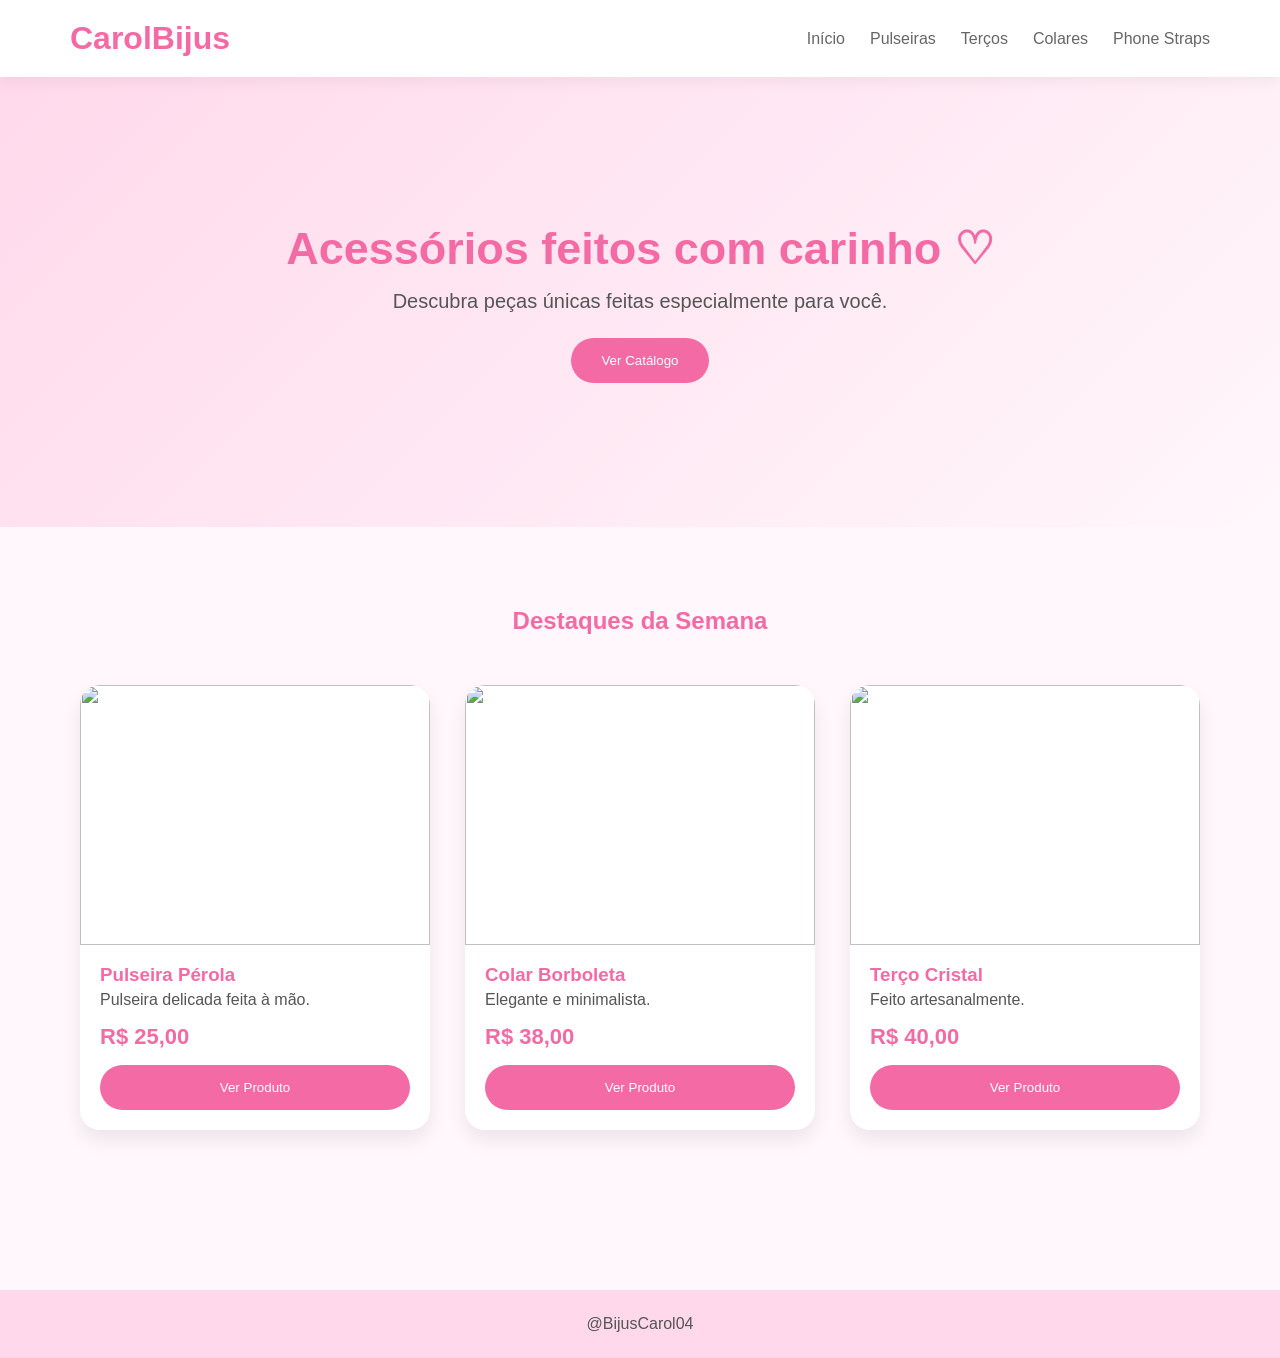
==== index.html @ 3ce4562a "versão 1" ====
<!DOCTYPE html>
<html lang="pt-br">

<head>
    <meta charset="UTF-8">
    <meta name="viewport" content="width=device-width, initial-scale=1.0">
    <title>Home</title>
    <link rel="stylesheet" href="home.css">
</head>

<body>
    <header>

        <h1>CarolBijus</h1>

        <nav>

            <a href="#">Início</a>
            <a href="#">Pulseiras</a>
            <a href="#">Terços</a>
            <a href="#">Colares</a>
            <a href="#">Phone Straps</a>

        </nav>

    </header>

    <section class="banner">

        <div class="banner-texto">

            <h2>Acessórios feitos com carinho ♡</h2>

            <p>Descubra peças únicas feitas especialmente para você.</p>

            <button>Ver Catálogo</button>

        </div>

    </section>

    <section class="produtos">

        <h2>Destaques da Semana</h2>

        <div class="cards">

            <div class="card">
                <img src="imagens/pulseira1.jpg" alt="">
                <h3>Pulseira Pérola</h3>
                <p>Pulseira delicada feita à mão.</p>
                <span>R$ 25,00</span>
                <button>Ver Produto</button>
            </div>

            <div class="card">
                <img src="imagens/colar1.jpg" alt="">
                <h3>Colar Borboleta</h3>
                <p>Elegante e minimalista.</p>
                <span>R$ 38,00</span>
                <button>Ver Produto</button>
            </div>

            <div class="card">
                <img src="imagens/terco1.jpg" alt="">
                <h3>Terço Cristal</h3>
                <p>Feito artesanalmente.</p>
                <span>R$ 40,00</span>
                <button>Ver Produto</button>
            </div>

        </div>

    </section>

    <footer>

        <p>@BijusCarol04</p>

    </footer>

    <script src="home.js"></script>
</body>

</html>
---- home.css ----
* {
    margin: 0;
    padding: 0;
    box-sizing: border-box;
    font-family: "Poppins", sans-serif;
}

body {

    background: #fff7fb;
    color: #555;

}

header {

    position: sticky;
    top: 0;

    display: flex;
    justify-content: space-between;
    align-items: center;

    padding: 20px 70px;

    background: white;

    box-shadow: 0 5px 15px rgba(0, 0, 0, .05);

    z-index: 100;

}

header h1 {

    color: #f46aa5;

}

nav {

    display: flex;
    gap: 25px;

}

nav a {

    text-decoration: none;
    color: #666;
    transition: .3s;

}

nav a:hover {

    color: #f46aa5;

}

.banner {

    height: 450px;

    display: flex;
    justify-content: center;
    align-items: center;

    text-align: center;

    background: linear-gradient(135deg, #ffd9eb, #fff7fb);

}

.banner h2 {

    font-size: 45px;
    color: #f46aa5;
    margin-bottom: 15px;

}

.banner p {

    font-size: 20px;
    margin-bottom: 25px;

}

button {

    background: #f46aa5;
    color: white;

    border: none;

    padding: 15px 30px;

    border-radius: 30px;

    cursor: pointer;

    transition: .3s;

}

button:hover {

    transform: scale(1.05);

    background: #ea4d92;

}

.produtos {

    padding: 80px;

}

.produtos h2 {

    text-align: center;

    margin-bottom: 50px;

    color: #f46aa5;

}

.cards {

    display: grid;

    grid-template-columns: repeat(auto-fit, minmax(280px, 1fr));

    gap: 35px;

}

.card {

    background: white;

    border-radius: 20px;

    overflow: hidden;

    box-shadow: 0 10px 20px rgba(0, 0, 0, .08);

    transition: .4s;

}

.card:hover {

    transform: translateY(-12px);

    box-shadow: 0 20px 35px rgba(0, 0, 0, .15);

}

.card img {

    width: 100%;
    height: 260px;
    object-fit: cover;

}

.card h3 {

    padding: 15px 20px 5px;

    color: #f46aa5;

}

.card p {

    padding: 0 20px;

}

.card span {

    display: block;

    padding: 15px 20px;

    font-size: 22px;

    color: #f46aa5;

    font-weight: bold;

}

.card button {

    margin: 0 20px 20px;

    width: calc(100% - 40px);

}

footer {

    margin-top: 80px;

    background: #ffd9eb;

    padding: 25px;

    text-align: center;

}
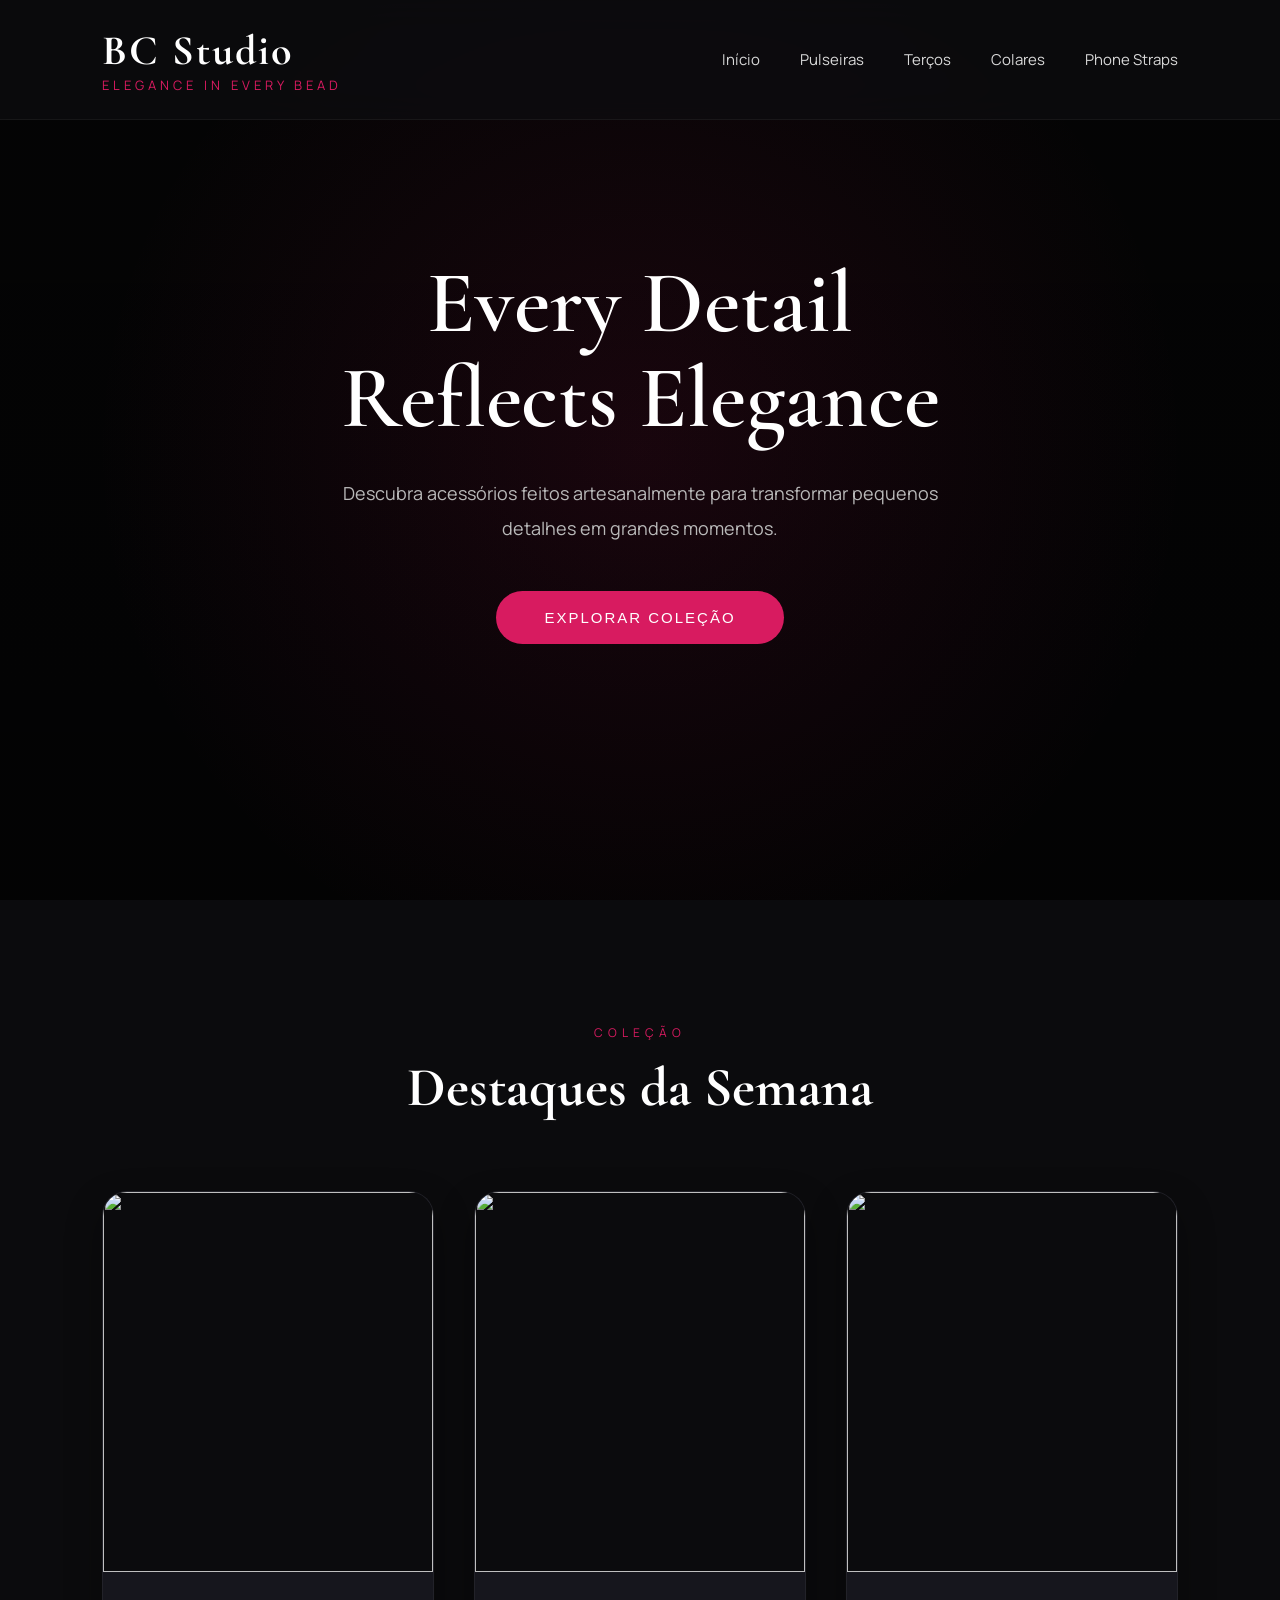
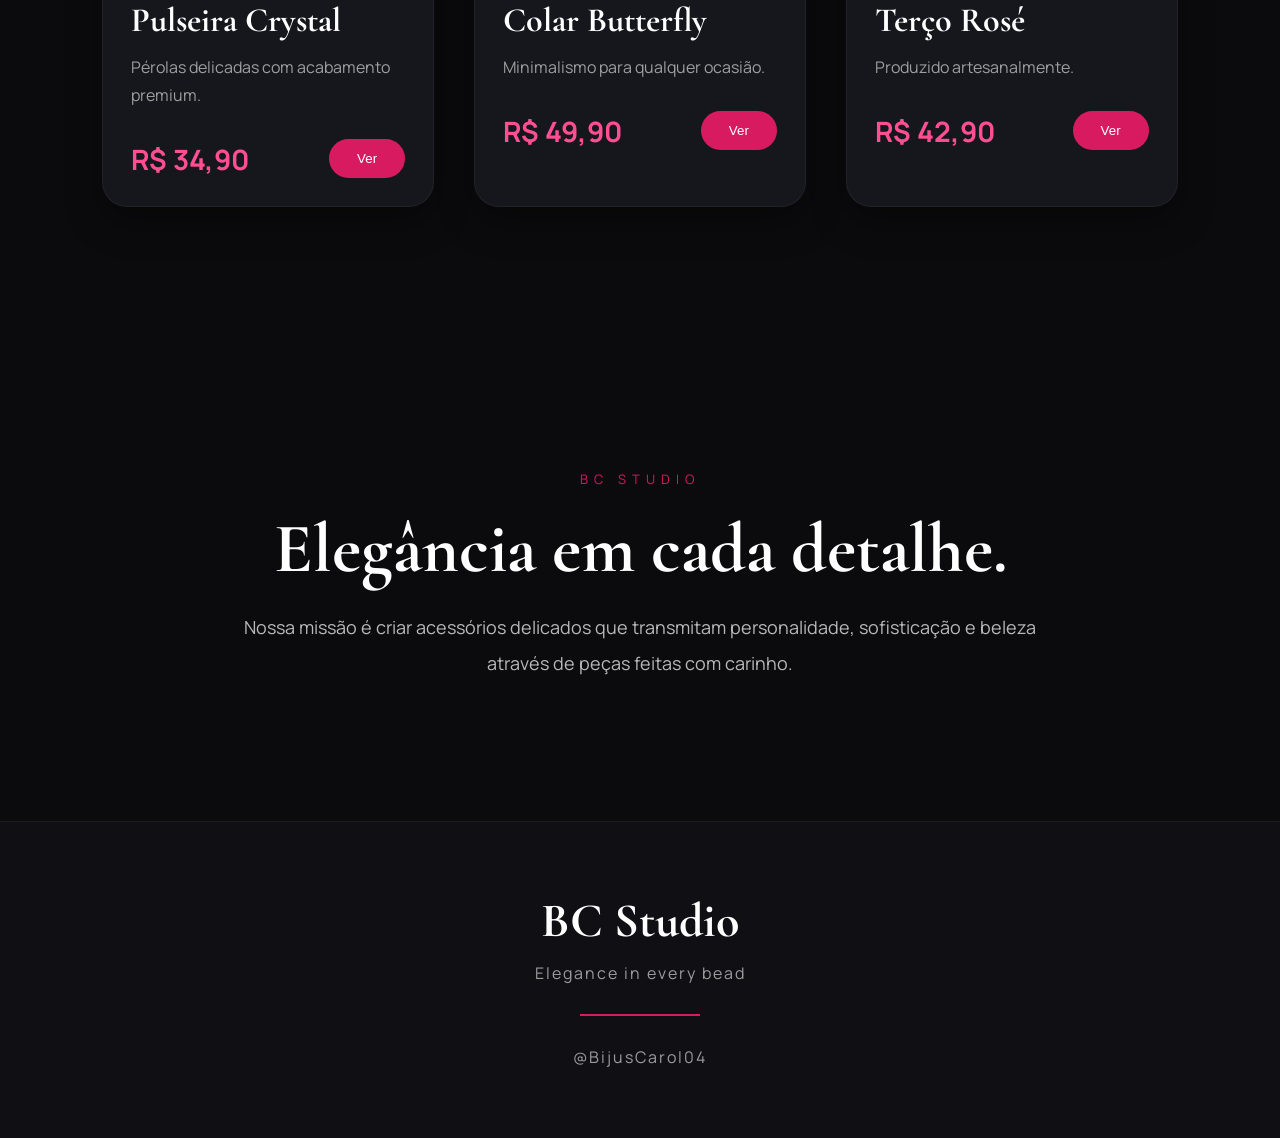
==== commit b5e09847: "versão chique (adorei, mas n tem responsividade) primeiro eu to fznd só uma estrutura, mas dps quero" ====
--- a/index.html
+++ b/index.html
@@ -1,85 +1,216 @@
 <!DOCTYPE html>
-<html lang="pt-br">
+<html lang="pt-BR">
 
 <head>
+
     <meta charset="UTF-8">
     <meta name="viewport" content="width=device-width, initial-scale=1.0">
-    <title>Home</title>
+
+    <title>BC Studio | Elegance in every bead</title>
+
+    <!-- Fonte -->
+    <link rel="preconnect" href="https://fonts.googleapis.com">
+    <link rel="preconnect" href="https://fonts.gstatic.com" crossorigin>
+
+    <link
+        href="https://fonts.googleapis.com/css2?family=Cormorant+Garamond:wght@400;500;600;700&family=Manrope:wght@300;400;500;600;700&display=swap"
+        rel="stylesheet">
+
     <link rel="stylesheet" href="home.css">
+
 </head>
 
 <body>
+
+    <!-- MENU -->
+
     <header>
 
-        <h1>CarolBijus</h1>
+        <div class="logo">
+
+            <h1>BC Studio</h1>
+
+            <span>Elegance in every bead</span>
+
+        </div>
 
         <nav>
 
             <a href="#">Início</a>
+
             <a href="#">Pulseiras</a>
+
             <a href="#">Terços</a>
+
             <a href="#">Colares</a>
+
             <a href="#">Phone Straps</a>
 
         </nav>
 
     </header>
 
-    <section class="banner">
-
-        <div class="banner-texto">
-
-            <h2>Acessórios feitos com carinho ♡</h2>
-
-            <p>Descubra peças únicas feitas especialmente para você.</p>
-
-            <button>Ver Catálogo</button>
+
+    <!-- HERO -->
+
+    <section class="hero">
+
+        <div class="overlay"></div>
+
+        <div class="hero-content">
+
+            <h2>Every Detail<br>Reflects Elegance</h2>
+
+            <p>
+                Descubra acessórios feitos artesanalmente para transformar
+                pequenos detalhes em grandes momentos.
+            </p>
+
+            <button>Explorar Coleção</button>
 
         </div>
 
     </section>
 
-    <section class="produtos">
-
-        <h2>Destaques da Semana</h2>
-
-        <div class="cards">
+
+    <!-- DESTAQUES -->
+
+    <section class="destaques">
+
+        <div class="titulo">
+
+            <small>COLEÇÃO</small>
+
+            <h2>Destaques da Semana</h2>
+
+        </div>
+
+        <div class="produtos">
 
             <div class="card">
-                <img src="imagens/pulseira1.jpg" alt="">
-                <h3>Pulseira Pérola</h3>
-                <p>Pulseira delicada feita à mão.</p>
-                <span>R$ 25,00</span>
-                <button>Ver Produto</button>
+
+                <div class="imagem">
+
+                    <img src="imagens/pulseira1.jpg">
+
+                </div>
+
+                <div class="conteudo">
+
+                    <h3>Pulseira Crystal</h3>
+
+                    <p>Pérolas delicadas com acabamento premium.</p>
+
+                    <div class="rodape-card">
+
+                        <span>R$ 34,90</span>
+
+                        <button>Ver</button>
+
+                    </div>
+
+                </div>
+
             </div>
 
+
             <div class="card">
-                <img src="imagens/colar1.jpg" alt="">
-                <h3>Colar Borboleta</h3>
-                <p>Elegante e minimalista.</p>
-                <span>R$ 38,00</span>
-                <button>Ver Produto</button>
+
+                <div class="imagem">
+
+                    <img src="imagens/colar1.jpg">
+
+                </div>
+
+                <div class="conteudo">
+
+                    <h3>Colar Butterfly</h3>
+
+                    <p>Minimalismo para qualquer ocasião.</p>
+
+                    <div class="rodape-card">
+
+                        <span>R$ 49,90</span>
+
+                        <button>Ver</button>
+
+                    </div>
+
+                </div>
+
             </div>
 
+
             <div class="card">
-                <img src="imagens/terco1.jpg" alt="">
-                <h3>Terço Cristal</h3>
-                <p>Feito artesanalmente.</p>
-                <span>R$ 40,00</span>
-                <button>Ver Produto</button>
+
+                <div class="imagem">
+
+                    <img src="imagens/terco1.jpg">
+
+                </div>
+
+                <div class="conteudo">
+
+                    <h3>Terço Rosé</h3>
+
+                    <p>Produzido artesanalmente.</p>
+
+                    <div class="rodape-card">
+
+                        <span>R$ 42,90</span>
+
+                        <button>Ver</button>
+
+                    </div>
+
+                </div>
+
             </div>
 
         </div>
 
     </section>
 
+
+    <!-- SOBRE -->
+
+    <section class="sobre">
+
+        <div class="texto">
+
+            <small>BC STUDIO</small>
+
+            <h2>Elegância em cada detalhe.</h2>
+
+            <p>
+
+                Nossa missão é criar acessórios delicados que transmitam
+                personalidade, sofisticação e beleza através de peças feitas
+                com carinho.
+
+            </p>
+
+        </div>
+
+    </section>
+
+
+    <!-- RODAPÉ -->
+
     <footer>
 
+        <h2>BC Studio</h2>
+
+        <p>Elegance in every bead</p>
+
+        <div class="linha"></div>
+
         <p>@BijusCarol04</p>
 
     </footer>
 
     <script src="home.js"></script>
+
 </body>
 
 </html>
--- a/home.css
+++ b/home.css
@@ -1,217 +1,570 @@
+/* ==========================
+        GOOGLE FONT
+========================== */
+
 * {
     margin: 0;
     padding: 0;
     box-sizing: border-box;
-    font-family: "Poppins", sans-serif;
+}
+
+html {
+    scroll-behavior: smooth;
 }
 
 body {
 
-    background: #fff7fb;
-    color: #555;
-
-}
+    background: #0b0b0d;
+    color: #ffffff;
+
+    font-family: 'Manrope', sans-serif;
+
+    overflow-x: hidden;
+
+}
+
+/* ==========================
+        CORES
+==========================
+
+#0B0B0D
+#121216
+#1B1B22
+#D81B60
+#FF4F92
+#F3F3F3
+#9D9D9D
+
+========================== */
+
+
+/* ==========================
+        HEADER
+========================== */
 
 header {
 
-    position: sticky;
+    width: 100%;
+
+    position: fixed;
+
     top: 0;
+    left: 0;
 
     display: flex;
     justify-content: space-between;
     align-items: center;
 
-    padding: 20px 70px;
-
-    background: white;
-
-    box-shadow: 0 5px 15px rgba(0, 0, 0, .05);
-
-    z-index: 100;
-
-}
-
-header h1 {
-
-    color: #f46aa5;
+    padding: 25px 8%;
+
+    background: rgba(15, 15, 18, .65);
+
+    backdrop-filter: blur(18px);
+
+    border-bottom: 1px solid rgba(255, 255, 255, .05);
+
+    z-index: 999;
+
+}
+
+.logo {
+
+    display: flex;
+    flex-direction: column;
+
+}
+
+.logo h1 {
+
+    font-family: 'Cormorant Garamond', serif;
+
+    font-size: 42px;
+
+    font-weight: 700;
+
+    color: #ffffff;
+
+    letter-spacing: 2px;
+
+}
+
+.logo span {
+
+    color: #d81b60;
+
+    font-size: 13px;
+
+    letter-spacing: 4px;
+
+    text-transform: uppercase;
 
 }
 
 nav {
 
     display: flex;
-    gap: 25px;
+
+    gap: 40px;
 
 }
 
 nav a {
 
     text-decoration: none;
-    color: #666;
-    transition: .3s;
+
+    color: #d8d8d8;
+
+    font-size: 15px;
+
+    transition: .35s;
+
+    position: relative;
+
+}
+
+nav a::after {
+
+    content: "";
+
+    position: absolute;
+
+    left: 0;
+
+    bottom: -8px;
+
+    width: 0;
+
+    height: 2px;
+
+    background: #d81b60;
+
+    transition: .35s;
 
 }
 
 nav a:hover {
 
-    color: #f46aa5;
-
-}
-
-.banner {
-
-    height: 450px;
+    color: #ffffff;
+
+}
+
+nav a:hover::after {
+
+    width: 100%;
+
+}
+
+
+/* ==========================
+        HERO
+========================== */
+
+.hero {
+
+    height: 100vh;
 
     display: flex;
+
     justify-content: center;
+
     align-items: center;
 
+    position: relative;
+
+    background:
+        linear-gradient(rgba(0, 0, 0, .65),
+            rgba(0, 0, 0, .75)),
+        url("imagens/banner.jpg");
+
+    background-size: cover;
+
+    background-position: center;
+
+}
+
+.overlay {
+
+    position: absolute;
+
+    inset: 0;
+
+    background: radial-gradient(circle,
+            rgba(216, 27, 96, .10),
+            transparent 70%);
+
+}
+
+.hero-content {
+
+    position: relative;
+
+    z-index: 10;
+
     text-align: center;
 
-    background: linear-gradient(135deg, #ffd9eb, #fff7fb);
-
-}
-
-.banner h2 {
-
-    font-size: 45px;
-    color: #f46aa5;
-    margin-bottom: 15px;
-
-}
-
-.banner p {
-
-    font-size: 20px;
-    margin-bottom: 25px;
-
-}
-
-button {
-
-    background: #f46aa5;
+    width: 900px;
+
+    animation: fadeUp 1.2s ease;
+
+}
+
+.hero-content h2 {
+
+    font-family: 'Cormorant Garamond', serif;
+
+    font-size: 88px;
+
+    line-height: 95px;
+
+    margin-bottom: 30px;
+
+    font-weight: 600;
+
+}
+
+.hero-content p {
+
+    width: 650px;
+
+    margin: auto;
+
+    color: #b9b9b9;
+
+    font-size: 18px;
+
+    line-height: 35px;
+
+}
+
+.hero button {
+
+    margin-top: 45px;
+
+    padding: 18px 48px;
+
+    border: none;
+
+    border-radius: 60px;
+
+    background: #d81b60;
+
     color: white;
 
+    cursor: pointer;
+
+    font-size: 15px;
+
+    letter-spacing: 2px;
+
+    text-transform: uppercase;
+
+    transition: .4s;
+
+}
+
+.hero button:hover {
+
+    transform: translateY(-6px);
+
+    background: #ff4f92;
+
+    box-shadow: 0 0 35px rgba(216, 27, 96, .5);
+
+}
+
+
+/* ==========================
+        TÍTULO
+========================== */
+
+.titulo {
+
+    text-align: center;
+
+    margin-bottom: 70px;
+
+}
+
+.titulo small {
+
+    color: #d81b60;
+
+    letter-spacing: 5px;
+
+    font-size: 12px;
+
+}
+
+.titulo h2 {
+
+    font-family: 'Cormorant Garamond', serif;
+
+    font-size: 55px;
+
+    margin-top: 12px;
+
+}
+
+
+/* ==========================
+      DESTAQUES
+========================== */
+
+.destaques {
+
+    padding: 120px 8%;
+
+}
+
+/* ==========================
+        PRODUTOS
+========================== */
+
+.produtos {
+
+    display: grid;
+
+    grid-template-columns: repeat(auto-fit, minmax(320px, 1fr));
+
+    gap: 40px;
+
+}
+
+.card {
+
+    background: #16161d;
+
+    border-radius: 25px;
+
+    overflow: hidden;
+
+    transition: .45s;
+
+    border: 1px solid rgba(255, 255, 255, .05);
+
+    box-shadow: 0 15px 35px rgba(0, 0, 0, .35);
+
+}
+
+.card:hover {
+
+    transform: translateY(-12px);
+
+    border-color: #d81b60;
+
+    box-shadow:
+        0 20px 45px rgba(216, 27, 96, .18);
+
+}
+
+.imagem {
+
+    height: 380px;
+
+    overflow: hidden;
+
+    background: #0b0b0d;
+
+}
+
+.imagem img {
+
+    width: 100%;
+
+    height: 100%;
+
+    object-fit: cover;
+
+    transition: .6s;
+
+}
+
+.card:hover img {
+
+    transform: scale(1.08);
+
+}
+
+.conteudo {
+
+    padding: 28px;
+
+}
+
+.conteudo h3 {
+
+    font-family: 'Cormorant Garamond', serif;
+
+    font-size: 34px;
+
+    color: #ffffff;
+
+    margin-bottom: 12px;
+
+}
+
+.conteudo p {
+
+    color: #9f9f9f;
+
+    line-height: 28px;
+
+    margin-bottom: 30px;
+
+}
+
+.rodape-card {
+
+    display: flex;
+
+    justify-content: space-between;
+
+    align-items: center;
+
+}
+
+.rodape-card span {
+
+    color: #ff4f92;
+
+    font-size: 28px;
+
+    font-weight: 700;
+
+}
+
+.rodape-card button {
+
+    padding: 12px 28px;
+
     border: none;
 
-    padding: 15px 30px;
-
-    border-radius: 30px;
+    border-radius: 40px;
+
+    background: #d81b60;
+
+    color: white;
 
     cursor: pointer;
 
-    transition: .3s;
-
-}
-
-button:hover {
+    transition: .35s;
+
+}
+
+.rodape-card button:hover {
+
+    background: #ff4f92;
 
     transform: scale(1.05);
 
-    background: #ea4d92;
-
-}
-
-.produtos {
-
-    padding: 80px;
-
-}
-
-.produtos h2 {
+}
+
+
+/* ==========================
+        SOBRE
+========================== */
+
+.sobre {
+
+    padding: 140px 8%;
+
+    display: flex;
+
+    justify-content: center;
+
+    align-items: center;
+
+}
+
+.texto {
+
+    max-width: 850px;
 
     text-align: center;
 
-    margin-bottom: 50px;
-
-    color: #f46aa5;
-
-}
-
-.cards {
-
-    display: grid;
-
-    grid-template-columns: repeat(auto-fit, minmax(280px, 1fr));
-
-    gap: 35px;
-
-}
-
-.card {
-
-    background: white;
-
-    border-radius: 20px;
-
-    overflow: hidden;
-
-    box-shadow: 0 10px 20px rgba(0, 0, 0, .08);
-
-    transition: .4s;
-
-}
-
-.card:hover {
-
-    transform: translateY(-12px);
-
-    box-shadow: 0 20px 35px rgba(0, 0, 0, .15);
-
-}
-
-.card img {
-
-    width: 100%;
-    height: 260px;
-    object-fit: cover;
-
-}
-
-.card h3 {
-
-    padding: 15px 20px 5px;
-
-    color: #f46aa5;
-
-}
-
-.card p {
-
-    padding: 0 20px;
-
-}
-
-.card span {
-
-    display: block;
-
-    padding: 15px 20px;
-
-    font-size: 22px;
-
-    color: #f46aa5;
-
-    font-weight: bold;
-
-}
-
-.card button {
-
-    margin: 0 20px 20px;
-
-    width: calc(100% - 40px);
-
-}
+}
+
+.texto small {
+
+    color: #d81b60;
+
+    letter-spacing: 6px;
+
+    text-transform: uppercase;
+
+    font-size: 13px;
+
+}
+
+.texto h2 {
+
+    font-family: 'Cormorant Garamond', serif;
+
+    font-size: 70px;
+
+    margin: 20px 0;
+
+    line-height: 80px;
+
+    color: #ffffff;
+
+}
+
+.texto p {
+
+    color: #b8b8b8;
+
+    font-size: 18px;
+
+    line-height: 36px;
+
+}
+
+
+/* ==========================
+        FOOTER
+========================== */
 
 footer {
 
-    margin-top: 80px;
-
-    background: #ffd9eb;
-
-    padding: 25px;
+    background: #101014;
+
+    border-top: 1px solid rgba(255, 255, 255, .06);
+
+    padding: 70px 8%;
 
     text-align: center;
 
+}
+
+footer h2 {
+
+    font-family: 'Cormorant Garamond', serif;
+
+    font-size: 48px;
+
+    color: #ffffff;
+
+}
+
+footer p {
+
+    color: #9c9c9c;
+
+    margin-top: 12px;
+
+    letter-spacing: 2px;
+
+}
+
+.linha {
+
+    width: 120px;
+
+    height: 2px;
+
+    background: #d81b60;
+
+    margin: 30px auto;
+
 }
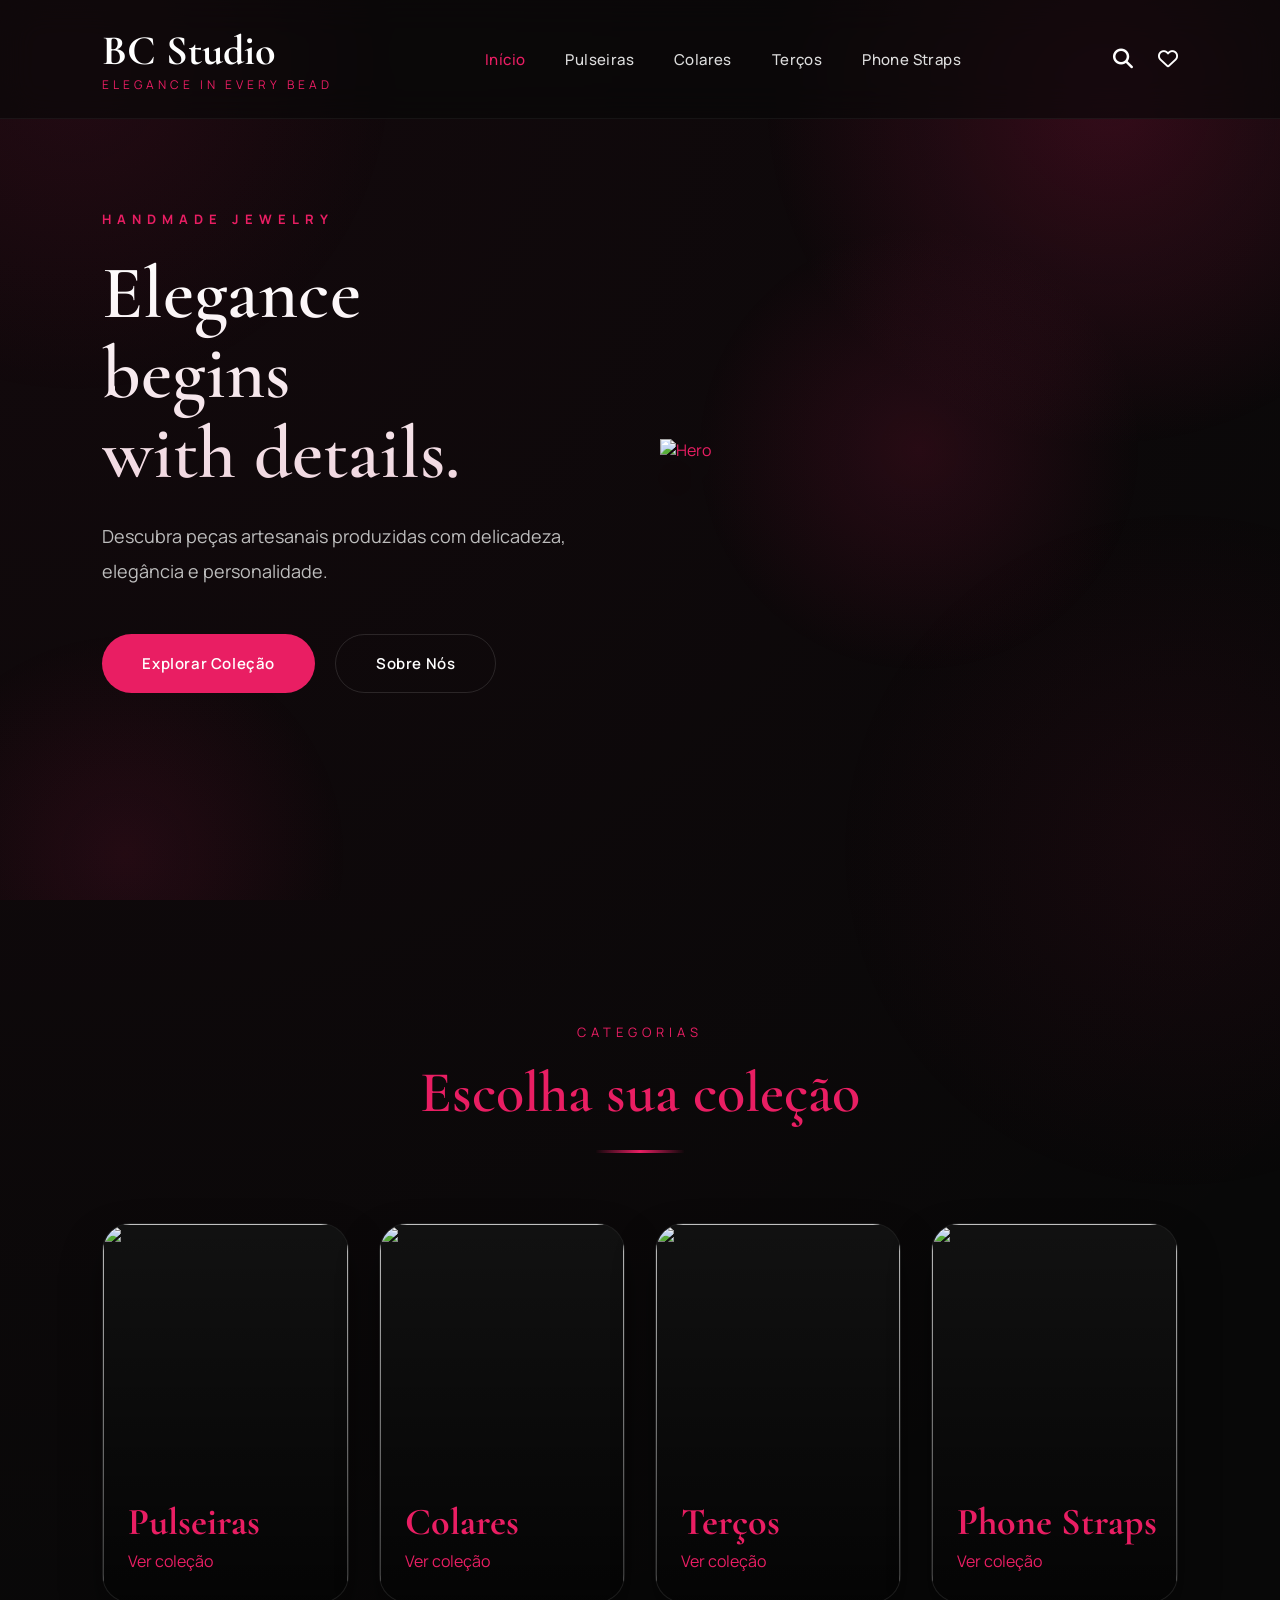
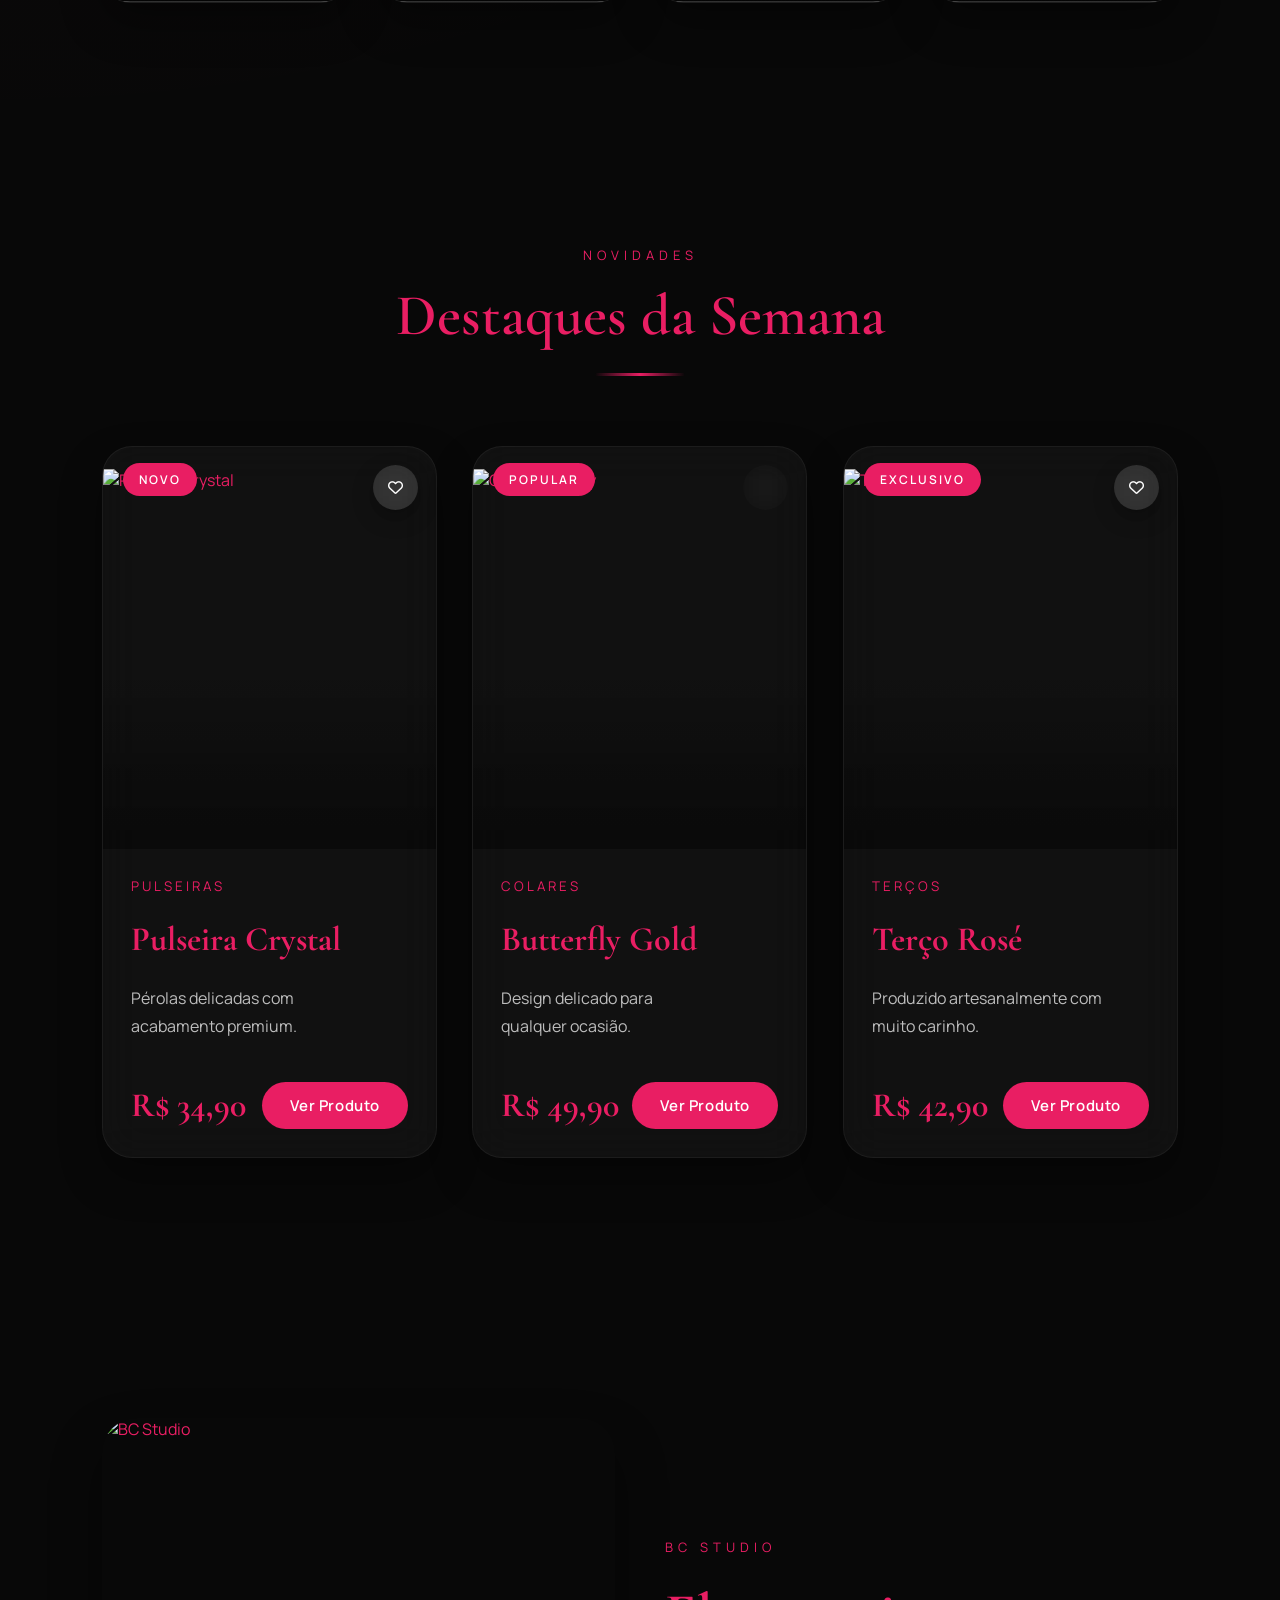
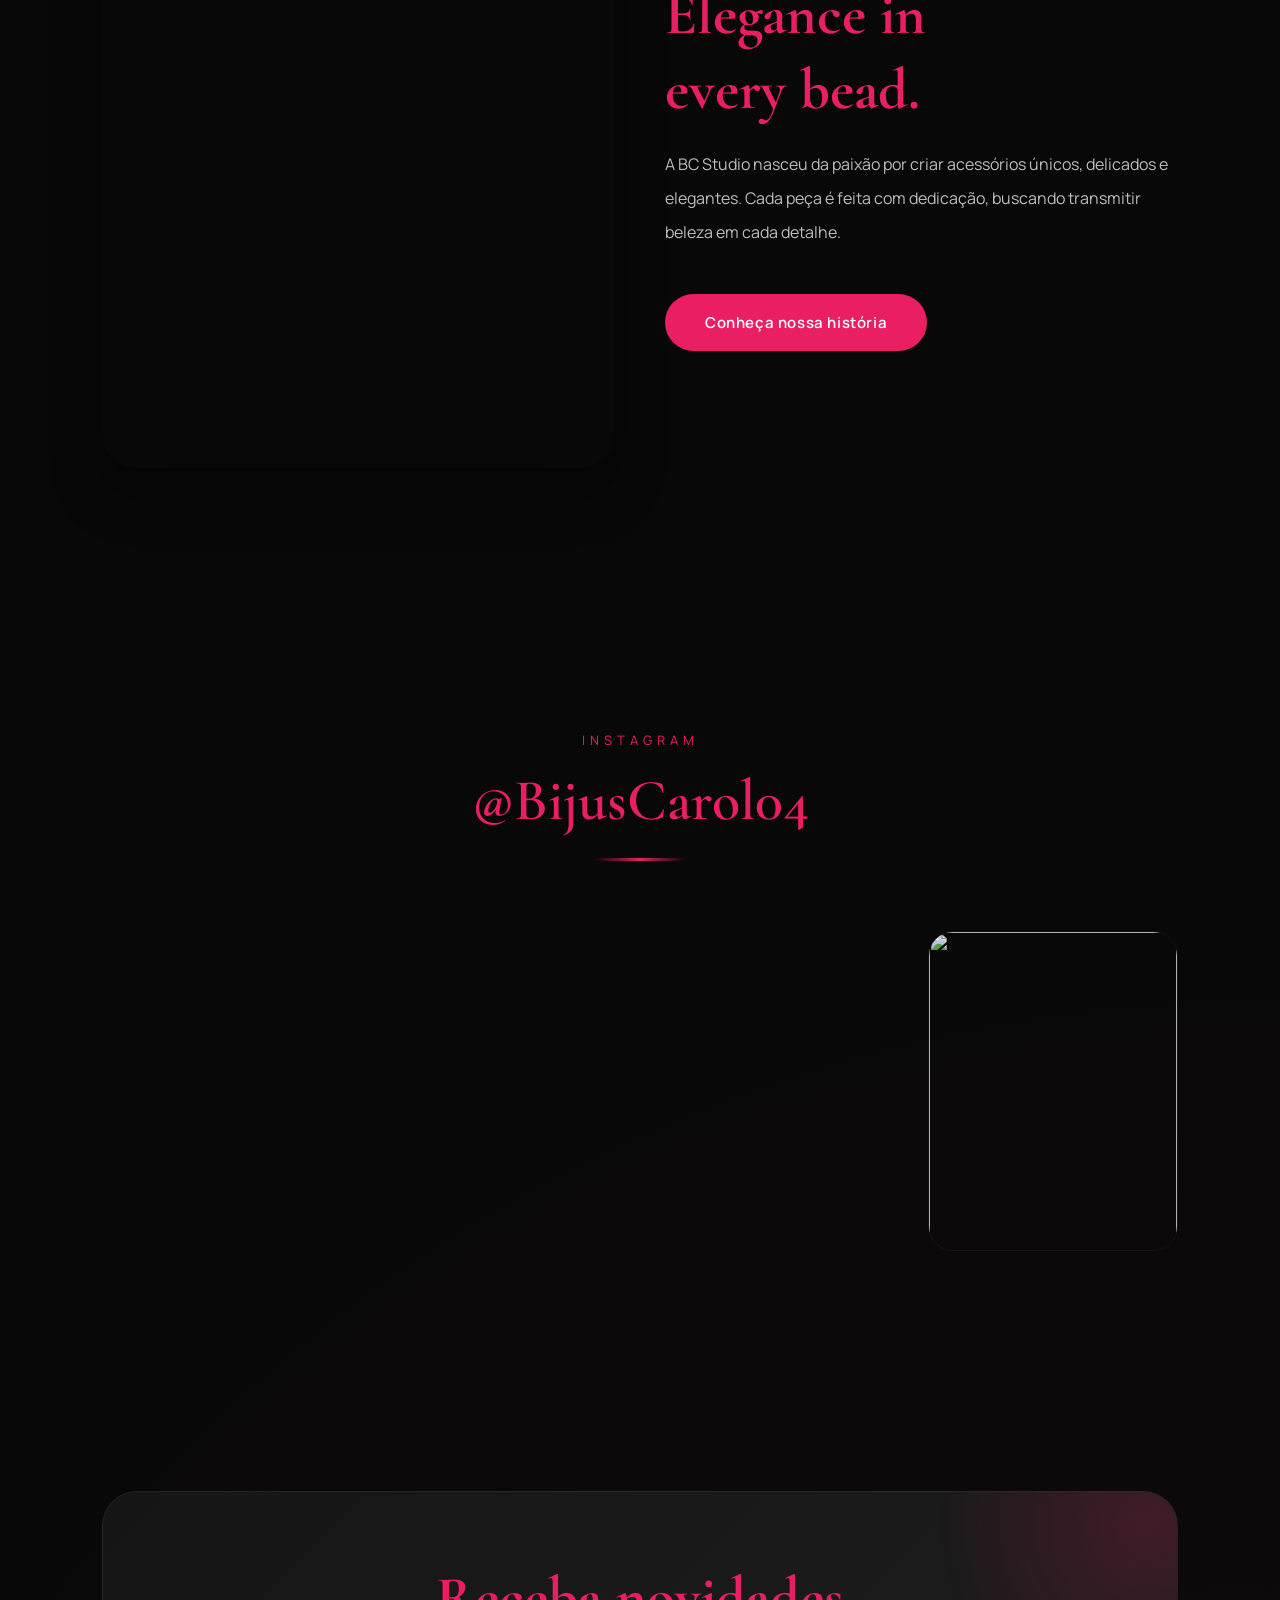
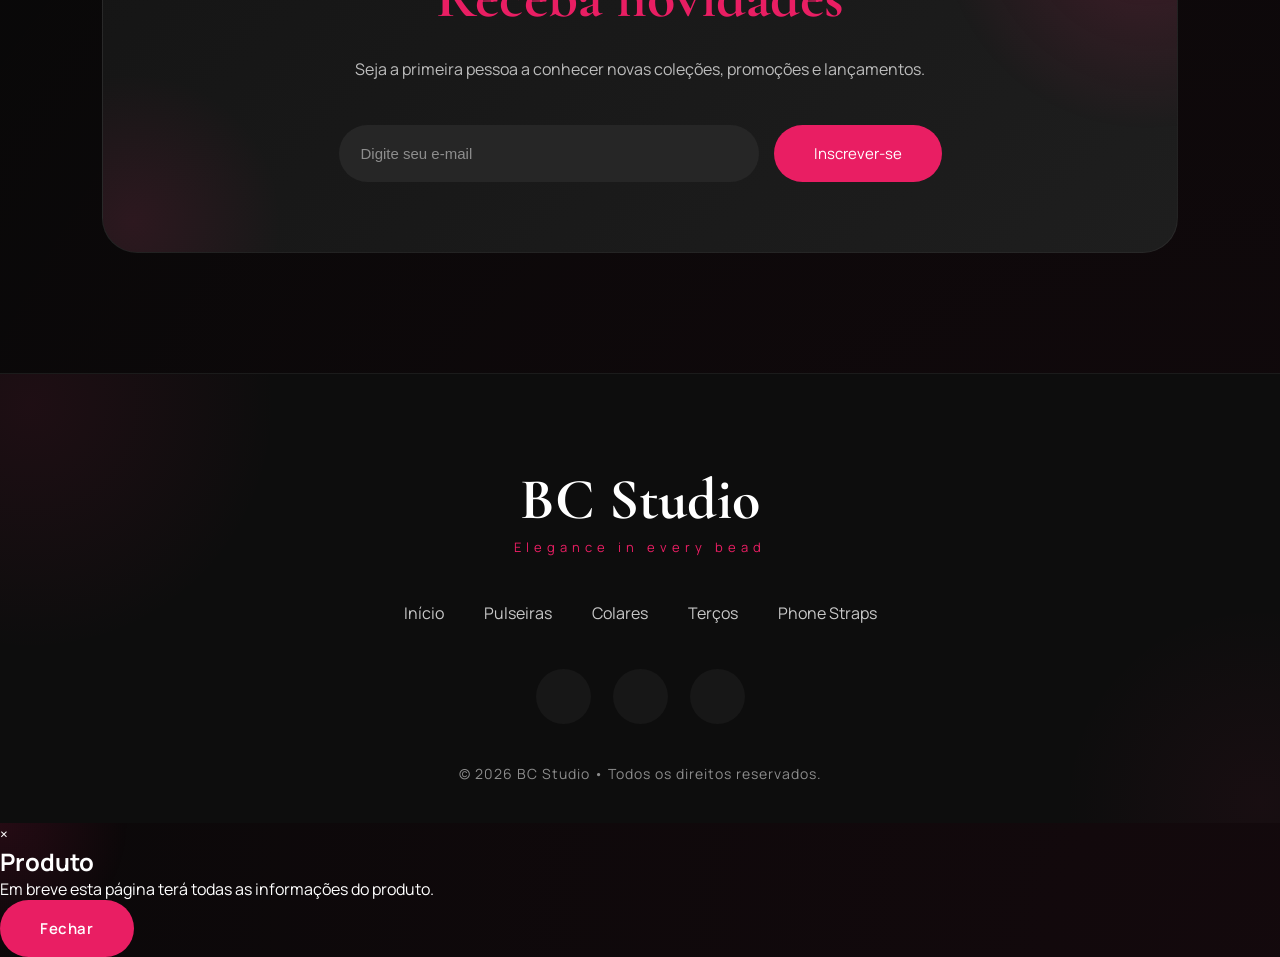
==== commit 52266194: "BASE INCRÍVEL DE HOME" ====
--- a/index.html
+++ b/index.html
@@ -4,27 +4,54 @@
 <head>
 
     <meta charset="UTF-8">
+
     <meta name="viewport" content="width=device-width, initial-scale=1.0">
 
     <title>BC Studio | Elegance in every bead</title>
 
-    <!-- Fonte -->
+    <!-- Google Fonts -->
+
     <link rel="preconnect" href="https://fonts.googleapis.com">
+
     <link rel="preconnect" href="https://fonts.gstatic.com" crossorigin>
 
     <link
-        href="https://fonts.googleapis.com/css2?family=Cormorant+Garamond:wght@400;500;600;700&family=Manrope:wght@300;400;500;600;700&display=swap"
+        href="https://fonts.googleapis.com/css2?family=Cormorant+Garamond:wght@400;500;600;700&family=Manrope:wght@300;400;500;600;700;800&display=swap"
         rel="stylesheet">
 
-    <link rel="stylesheet" href="home.css">
+    <!-- Font Awesome -->
+
+    <link rel="stylesheet" href="https://cdnjs.cloudflare.com/ajax/libs/font-awesome/6.7.2/css/all.min.css">
+
+    <!-- CSS -->
+
+    <link rel="stylesheet" href="css/home.css">
 
 </head>
 
 <body>
 
-    <!-- MENU -->
-
-    <header>
+    <!-- ===========================
+        LOADER
+=========================== -->
+
+    <div class="loader">
+
+        <div class="loader-logo">
+
+            <h1>BC Studio</h1>
+
+            <span>Elegance in every bead</span>
+
+        </div>
+
+    </div>
+
+    <!-- ===========================
+        HEADER
+=========================== -->
+
+    <header id="header">
 
         <div class="logo">
 
@@ -34,182 +61,436 @@
 
         </div>
 
-        <nav>
+        <nav id="menu">
+
+            <a href="#" class="active">Início</a>
+
+            <a href="pages/pulseiras.html">Pulseiras</a>
+
+            <a href="pages/colares.html">Colares</a>
+
+            <a href="pages/tercos.html">Terços</a>
+
+            <a href="pages/phone-straps.html">Phone Straps</a>
+
+        </nav>
+
+        <div class="icons">
+
+            <i class="fa-solid fa-magnifying-glass"></i>
+
+            <i class="fa-regular fa-heart"></i>
+
+            <i class="fa-solid fa-bars" id="menu-btn"></i>
+
+        </div>
+
+    </header>
+
+    <!-- ===========================
+            HERO
+=========================== -->
+
+    <section class="hero">
+
+        <div class="hero-text">
+
+            <small>HANDMADE JEWELRY</small>
+
+            <h2>
+
+                Elegance<br>
+
+                begins<br>
+
+                with details.
+
+            </h2>
+
+            <p>
+
+                Descubra peças artesanais produzidas com delicadeza,
+                elegância e personalidade.
+
+            </p>
+
+            <div class="hero-buttons">
+
+                <button class="btn-primary">
+
+                    Explorar Coleção
+
+                </button>
+
+                <button class="btn-secondary">
+
+                    Sobre Nós
+
+                </button>
+
+            </div>
+
+        </div>
+
+        <div class="hero-image">
+
+            <img src="imagens/banner/hero.png" alt="Hero">
+
+        </div>
+
+    </section>
+
+    <!-- ===========================
+        CATEGORIAS
+=========================== -->
+
+    <section class="categorias">
+
+        <div class="section-title">
+
+            <span>CATEGORIAS</span>
+
+            <h2>Escolha sua coleção</h2>
+
+        </div>
+
+        <div class="categorias-grid">
+
+            <a href="pages/pulseiras.html" class="categoria">
+
+                <img src="imagens/pulseiras/categoria.jpg">
+
+                <div>
+
+                    <h3>Pulseiras</h3>
+
+                    <p>Ver coleção</p>
+
+                </div>
+
+            </a>
+
+            <a href="pages/colares.html" class="categoria">
+
+                <img src="imagens/colares/categoria.jpg">
+
+                <div>
+
+                    <h3>Colares</h3>
+
+                    <p>Ver coleção</p>
+
+                </div>
+
+            </a>
+
+            <a href="pages/tercos.html" class="categoria">
+
+                <img src="imagens/tercos/categoria.jpg">
+
+                <div>
+
+                    <h3>Terços</h3>
+
+                    <p>Ver coleção</p>
+
+                </div>
+
+            </a>
+
+            <a href="pages/phone-straps.html" class="categoria">
+
+                <img src="imagens/phone-straps/categoria.jpg">
+
+                <div>
+
+                    <h3>Phone Straps</h3>
+
+                    <p>Ver coleção</p>
+
+                </div>
+
+            </a>
+
+        </div>
+
+    </section>
+
+    <!-- ===========================
+    PRODUTOS DESTAQUE
+=========================== -->
+
+    <section class="featured">
+
+        <div class="section-title">
+
+            <span>NOVIDADES</span>
+
+            <h2>Destaques da Semana</h2>
+
+        </div>
+
+        <div class="products-grid">
+
+            <!-- Produto 1 -->
+
+            <div class="product-card">
+
+                <span class="tag">NOVO</span>
+
+                <button class="favorite">
+                    <i class="fa-regular fa-heart"></i>
+                </button>
+
+                <div class="product-image">
+
+                    <img src="imagens/pulseiras/pulseira1.jpg" alt="Pulseira Crystal">
+
+                </div>
+
+                <div class="product-info">
+
+                    <small>Pulseiras</small>
+
+                    <h3>Pulseira Crystal</h3>
+
+                    <p>Pérolas delicadas com acabamento premium.</p>
+
+                    <div class="price">
+
+                        <span>R$ 34,90</span>
+
+                        <button>Ver Produto</button>
+
+                    </div>
+
+                </div>
+
+            </div>
+
+            <!-- Produto 2 -->
+
+            <div class="product-card">
+
+                <span class="tag">POPULAR</span>
+
+                <button class="favorite">
+                    <i class="fa-regular fa-heart"></i>
+                </button>
+
+                <div class="product-image">
+
+                    <img src="imagens/colares/colar1.jpg" alt="Colar Butterfly">
+
+                </div>
+
+                <div class="product-info">
+
+                    <small>Colares</small>
+
+                    <h3>Butterfly Gold</h3>
+
+                    <p>Design delicado para qualquer ocasião.</p>
+
+                    <div class="price">
+
+                        <span>R$ 49,90</span>
+
+                        <button>Ver Produto</button>
+
+                    </div>
+
+                </div>
+
+            </div>
+
+            <!-- Produto 3 -->
+
+            <div class="product-card">
+
+                <span class="tag">EXCLUSIVO</span>
+
+                <button class="favorite">
+                    <i class="fa-regular fa-heart"></i>
+                </button>
+
+                <div class="product-image">
+
+                    <img src="imagens/tercos/terco1.jpg" alt="Terço Rosé">
+
+                </div>
+
+                <div class="product-info">
+
+                    <small>Terços</small>
+
+                    <h3>Terço Rosé</h3>
+
+                    <p>Produzido artesanalmente com muito carinho.</p>
+
+                    <div class="price">
+
+                        <span>R$ 42,90</span>
+
+                        <button>Ver Produto</button>
+
+                    </div>
+
+                </div>
+
+            </div>
+
+        </div>
+
+    </section>
+
+    <!-- ===========================
+        SOBRE
+=========================== -->
+
+    <section class="about">
+
+        <div class="about-image">
+
+            <img src="imagens/banner/sobre.jpg" alt="BC Studio">
+
+        </div>
+
+        <div class="about-text">
+
+            <span>BC STUDIO</span>
+
+            <h2>Elegance in every bead.</h2>
+
+            <p>
+
+                A BC Studio nasceu da paixão por criar acessórios únicos,
+                delicados e elegantes. Cada peça é feita com dedicação,
+                buscando transmitir beleza em cada detalhe.
+
+            </p>
+
+            <button class="btn-primary">
+
+                Conheça nossa história
+
+            </button>
+
+        </div>
+
+    </section>
+
+    <!-- ===========================
+        INSTAGRAM
+=========================== -->
+
+    <section class="instagram">
+
+        <div class="section-title">
+
+            <span>INSTAGRAM</span>
+
+            <h2>@BijusCarol04</h2>
+
+        </div>
+
+        <div class="instagram-grid">
+
+            <img src="imagens/banner/insta1.jpg" alt="">
+            <img src="imagens/banner/insta2.jpg" alt="">
+            <img src="imagens/banner/insta3.jpg" alt="">
+            <img src="imagens/banner/insta4.jpg" alt="">
+
+        </div>
+
+    </section>
+
+    <!-- ===========================
+        NEWSLETTER
+=========================== -->
+
+    <section class="newsletter">
+
+        <h2>Receba novidades</h2>
+
+        <p>
+
+            Seja a primeira pessoa a conhecer novas coleções,
+            promoções e lançamentos.
+
+        </p>
+
+        <form>
+
+            <input type="email" placeholder="Digite seu e-mail">
+
+            <button>
+
+                Inscrever-se
+
+            </button>
+
+        </form>
+
+    </section>
+
+    <!-- ===========================
+        BOTÃO TOPO
+=========================== -->
+
+    <button id="toTop">
+
+        <i class="fa-solid fa-arrow-up"></i>
+
+    </button>
+
+    <!-- ===========================
+        FOOTER
+=========================== -->
+
+    <footer>
+
+        <div class="footer-logo">
+
+            <h2>BC Studio</h2>
+
+            <span>Elegance in every bead</span>
+
+        </div>
+
+        <div class="footer-links">
 
             <a href="#">Início</a>
 
             <a href="#">Pulseiras</a>
 
+            <a href="#">Colares</a>
+
             <a href="#">Terços</a>
 
-            <a href="#">Colares</a>
-
             <a href="#">Phone Straps</a>
 
-        </nav>
-
-    </header>
-
-
-    <!-- HERO -->
-
-    <section class="hero">
-
-        <div class="overlay"></div>
-
-        <div class="hero-content">
-
-            <h2>Every Detail<br>Reflects Elegance</h2>
-
-            <p>
-                Descubra acessórios feitos artesanalmente para transformar
-                pequenos detalhes em grandes momentos.
-            </p>
-
-            <button>Explorar Coleção</button>
-
-        </div>
-
-    </section>
-
-
-    <!-- DESTAQUES -->
-
-    <section class="destaques">
-
-        <div class="titulo">
-
-            <small>COLEÇÃO</small>
-
-            <h2>Destaques da Semana</h2>
-
-        </div>
-
-        <div class="produtos">
-
-            <div class="card">
-
-                <div class="imagem">
-
-                    <img src="imagens/pulseira1.jpg">
-
-                </div>
-
-                <div class="conteudo">
-
-                    <h3>Pulseira Crystal</h3>
-
-                    <p>Pérolas delicadas com acabamento premium.</p>
-
-                    <div class="rodape-card">
-
-                        <span>R$ 34,90</span>
-
-                        <button>Ver</button>
-
-                    </div>
-
-                </div>
-
-            </div>
-
-
-            <div class="card">
-
-                <div class="imagem">
-
-                    <img src="imagens/colar1.jpg">
-
-                </div>
-
-                <div class="conteudo">
-
-                    <h3>Colar Butterfly</h3>
-
-                    <p>Minimalismo para qualquer ocasião.</p>
-
-                    <div class="rodape-card">
-
-                        <span>R$ 49,90</span>
-
-                        <button>Ver</button>
-
-                    </div>
-
-                </div>
-
-            </div>
-
-
-            <div class="card">
-
-                <div class="imagem">
-
-                    <img src="imagens/terco1.jpg">
-
-                </div>
-
-                <div class="conteudo">
-
-                    <h3>Terço Rosé</h3>
-
-                    <p>Produzido artesanalmente.</p>
-
-                    <div class="rodape-card">
-
-                        <span>R$ 42,90</span>
-
-                        <button>Ver</button>
-
-                    </div>
-
-                </div>
-
-            </div>
-
-        </div>
-
-    </section>
-
-
-    <!-- SOBRE -->
-
-    <section class="sobre">
-
-        <div class="texto">
-
-            <small>BC STUDIO</small>
-
-            <h2>Elegância em cada detalhe.</h2>
-
-            <p>
-
-                Nossa missão é criar acessórios delicados que transmitam
-                personalidade, sofisticação e beleza através de peças feitas
-                com carinho.
-
-            </p>
-
-        </div>
-
-    </section>
-
-
-    <!-- RODAPÉ -->
-
-    <footer>
-
-        <h2>BC Studio</h2>
-
-        <p>Elegance in every bead</p>
-
-        <div class="linha"></div>
-
-        <p>@BijusCarol04</p>
+        </div>
+
+        <div class="footer-social">
+
+            <i class="fa-brands fa-instagram"></i>
+
+            <i class="fa-brands fa-whatsapp"></i>
+
+            <i class="fa-brands fa-pinterest"></i>
+
+        </div>
+
+        <p>
+
+            © 2026 BC Studio • Todos os direitos reservados.
+
+        </p>
 
     </footer>
 
-    <script src="home.js"></script>
+    <script src="js/home.js"></script>
 
 </body>
 
--- a/css/home.css
+++ b/css/home.css
@@ -0,0 +1,3383 @@
+/*====================================================
+
+                BC STUDIO
+         HOME PAGE STYLESHEET
+
+======================================================*/
+
+
+/*==========================
+        GOOGLE FONTS
+===========================*/
+
+@import url('https://fonts.googleapis.com/css2?family=Cormorant+Garamond:wght@400;500;600;700&family=Manrope:wght@300;400;500;600;700;800&display=swap');
+
+
+/*==========================
+        RESET
+===========================*/
+
+* {
+
+    margin: 0;
+    padding: 0;
+    box-sizing: border-box;
+
+}
+
+html {
+
+    scroll-behavior: smooth;
+
+}
+
+body {
+
+    background: #080808;
+
+    color: #ffffff;
+
+    font-family: 'Manrope', sans-serif;
+
+    overflow-x: hidden;
+
+}
+
+img {
+
+    width: 100%;
+
+    display: block;
+
+}
+
+button {
+
+    font-family: 'Manrope', sans-serif;
+
+}
+
+a {
+
+    text-decoration: none;
+
+    color: inherit;
+
+}
+
+ul {
+
+    list-style: none;
+
+}
+
+
+/*==========================
+        CORES
+===========================*/
+
+:root {
+
+    --background: #080808;
+
+    --background2: #111111;
+
+    --background3: #191919;
+
+    --rosa: #E91E63;
+
+    --rosaHover: #ff4f92;
+
+    --texto: #ffffff;
+
+    --cinza: #bdbdbd;
+
+    --glass: rgba(255, 255, 255, .05);
+
+    --borda: rgba(255, 255, 255, .08);
+
+    --sombra: 0 20px 40px rgba(0, 0, 0, .35);
+
+}
+
+
+/*==========================
+        SCROLLBAR
+===========================*/
+
+::-webkit-scrollbar {
+
+    width: 10px;
+
+}
+
+::-webkit-scrollbar-track {
+
+    background: #111;
+
+}
+
+::-webkit-scrollbar-thumb {
+
+    background: var(--rosa);
+
+    border-radius: 20px;
+
+}
+
+::-webkit-scrollbar-thumb:hover {
+
+    background: var(--rosaHover);
+
+}
+
+
+/*==========================
+        LOADER
+===========================*/
+
+.loader {
+
+    position: fixed;
+
+    inset: 0;
+
+    background: #080808;
+
+    display: flex;
+
+    justify-content: center;
+
+    align-items: center;
+
+    z-index: 99999;
+
+    transition: 1s;
+
+}
+
+.loader-logo {
+
+    text-align: center;
+
+}
+
+.loader-logo h1 {
+
+    font-family: 'Cormorant Garamond', serif;
+
+    font-size: 70px;
+
+    letter-spacing: 3px;
+
+}
+
+.loader-logo span {
+
+    color: var(--rosa);
+
+    letter-spacing: 6px;
+
+    font-size: 14px;
+
+    text-transform: uppercase;
+
+}
+
+.loader.hide {
+
+    opacity: 0;
+
+    visibility: hidden;
+
+}
+
+
+/*==========================
+        HEADER
+===========================*/
+
+header {
+
+    position: fixed;
+
+    top: 0;
+
+    left: 0;
+
+    width: 100%;
+
+    padding: 25px 8%;
+
+    display: flex;
+
+    justify-content: space-between;
+
+    align-items: center;
+
+    background: rgba(8, 8, 8, .65);
+
+    backdrop-filter: blur(18px);
+
+    border-bottom: 1px solid rgba(255, 255, 255, .05);
+
+    z-index: 999;
+
+    transition: .4s;
+
+}
+
+header.scrolled {
+
+    padding: 18px 8%;
+
+    background: #0f0f0f;
+
+}
+
+.logo {
+
+    display: flex;
+
+    flex-direction: column;
+
+}
+
+.logo h1 {
+
+    font-family: 'Cormorant Garamond', serif;
+
+    font-size: 42px;
+
+    font-weight: 700;
+
+}
+
+.logo span {
+
+    color: var(--rosa);
+
+    letter-spacing: 4px;
+
+    font-size: 12px;
+
+    text-transform: uppercase;
+
+}
+
+
+/*==========================
+        MENU
+===========================*/
+
+nav {
+
+    display: flex;
+
+    gap: 40px;
+
+}
+
+nav a {
+
+    color: #ddd;
+
+    position: relative;
+
+    transition: .35s;
+
+    font-size: 15px;
+
+}
+
+nav a::after {
+
+    content: "";
+
+    position: absolute;
+
+    left: 0;
+
+    bottom: -8px;
+
+    width: 0;
+
+    height: 2px;
+
+    background: var(--rosa);
+
+    transition: .35s;
+
+}
+
+nav a:hover {
+
+    color: white;
+
+}
+
+nav a:hover::after {
+
+    width: 100%;
+
+}
+
+.active {
+
+    color: var(--rosa);
+
+}
+
+
+/*==========================
+        ICONS
+===========================*/
+
+.icons {
+
+    display: flex;
+
+    gap: 25px;
+
+    font-size: 20px;
+
+}
+
+.icons i {
+
+    cursor: pointer;
+
+    transition: .35s;
+
+}
+
+.icons i:hover {
+
+    color: var(--rosa);
+
+}
+
+#menu-btn {
+
+    display: none;
+
+}
+
+/*==========================
+        HERO
+===========================*/
+
+.hero {
+
+    min-height: 100vh;
+
+    display: grid;
+
+    grid-template-columns: 1fr 1fr;
+
+    align-items: center;
+
+    gap: 80px;
+
+    padding: 0 8%;
+
+    position: relative;
+
+    overflow: hidden;
+
+}
+
+
+/* Fundo decorativo */
+
+.hero::before {
+
+    content: "";
+
+    position: absolute;
+
+    width: 700px;
+
+    height: 700px;
+
+    background: radial-gradient(circle,
+            rgba(233, 30, 99, .18) 0%,
+            transparent 70%);
+
+    top: -250px;
+
+    right: -180px;
+
+    border-radius: 50%;
+
+    z-index: -1;
+
+}
+
+.hero::after {
+
+    content: "";
+
+    position: absolute;
+
+    width: 450px;
+
+    height: 450px;
+
+    background: radial-gradient(circle,
+            rgba(233, 30, 99, .10) 0%,
+            transparent 70%);
+
+    bottom: -180px;
+
+    left: -100px;
+
+    border-radius: 50%;
+
+    z-index: -1;
+
+}
+
+
+/*==========================
+      TEXTO HERO
+===========================*/
+
+.hero-text {
+
+    animation: fadeLeft 1s ease;
+
+}
+
+.hero-text small {
+
+    color: var(--rosa);
+
+    letter-spacing: 6px;
+
+    font-size: 13px;
+
+    text-transform: uppercase;
+
+}
+
+.hero-text h2 {
+
+    font-family: 'Cormorant Garamond', serif;
+
+    font-size: 92px;
+
+    line-height: 95px;
+
+    margin: 25px 0;
+
+    font-weight: 600;
+
+}
+
+.hero-text p {
+
+    color: var(--cinza);
+
+    font-size: 18px;
+
+    line-height: 35px;
+
+    max-width: 560px;
+
+    margin-bottom: 45px;
+
+}
+
+
+/*==========================
+      BOTÕES
+===========================*/
+
+.hero-buttons {
+
+    display: flex;
+
+    gap: 20px;
+
+    flex-wrap: wrap;
+
+}
+
+.btn-primary {
+
+    background: var(--rosa);
+
+    color: white;
+
+    border: none;
+
+    padding: 18px 40px;
+
+    border-radius: 50px;
+
+    cursor: pointer;
+
+    font-size: 15px;
+
+    font-weight: 600;
+
+    transition: .35s;
+
+}
+
+.btn-primary:hover {
+
+    background: var(--rosaHover);
+
+    transform: translateY(-5px);
+
+    box-shadow: 0 12px 30px rgba(233, 30, 99, .35);
+
+}
+
+.btn-secondary {
+
+    background: transparent;
+
+    color: white;
+
+    border: 1px solid rgba(255, 255, 255, .12);
+
+    padding: 18px 40px;
+
+    border-radius: 50px;
+
+    cursor: pointer;
+
+    transition: .35s;
+
+}
+
+.btn-secondary:hover {
+
+    border-color: var(--rosa);
+
+    color: var(--rosa);
+
+    transform: translateY(-5px);
+
+}
+
+
+/*==========================
+      IMAGEM HERO
+===========================*/
+
+.hero-image {
+
+    display: flex;
+
+    justify-content: center;
+
+    align-items: center;
+
+    animation: fadeRight 1s ease;
+
+}
+
+.hero-image img {
+
+    width: 100%;
+
+    max-width: 580px;
+
+    object-fit: contain;
+
+    filter: drop-shadow(0 30px 60px rgba(233, 30, 99, .18));
+
+    animation: floatImage 6s ease-in-out infinite;
+
+}
+
+
+/*==========================
+      SCROLL INDICATOR
+===========================*/
+
+.scroll-down {
+
+    position: absolute;
+
+    bottom: 35px;
+
+    left: 50%;
+
+    transform: translateX(-50%);
+
+    color: var(--cinza);
+
+    font-size: 14px;
+
+    letter-spacing: 3px;
+
+    animation: bounce 2s infinite;
+
+}
+
+.scroll-down i {
+
+    display: block;
+
+    margin-top: 10px;
+
+    color: var(--rosa);
+
+    font-size: 18px;
+
+}
+
+
+/*==========================
+      SECTION TITLE
+===========================*/
+
+.section-title {
+
+    text-align: center;
+
+    margin-bottom: 70px;
+
+}
+
+.section-title span {
+
+    color: var(--rosa);
+
+    letter-spacing: 5px;
+
+    text-transform: uppercase;
+
+    font-size: 13px;
+
+}
+
+.section-title h2 {
+
+    font-family: 'Cormorant Garamond', serif;
+
+    font-size: 58px;
+
+    margin-top: 15px;
+
+    font-weight: 600;
+
+}
+
+/*========================================
+
+        CATEGORIAS
+
+========================================*/
+
+.categorias {
+
+    padding: 120px 8%;
+
+}
+
+.categorias-grid {
+
+    display: grid;
+
+    grid-template-columns: repeat(4, 1fr);
+
+    gap: 30px;
+
+}
+
+.categoria {
+
+    position: relative;
+
+    overflow: hidden;
+
+    border-radius: 28px;
+
+    height: 380px;
+
+    cursor: pointer;
+
+    background: var(--background2);
+
+    transition: .45s;
+
+    box-shadow: var(--sombra);
+
+}
+
+.categoria img {
+
+    width: 100%;
+
+    height: 100%;
+
+    object-fit: cover;
+
+    transition: .6s;
+
+}
+
+.categoria::before {
+
+    content: "";
+
+    position: absolute;
+
+    inset: 0;
+
+    background: linear-gradient(transparent,
+
+            rgba(0, 0, 0, .75));
+
+}
+
+.categoria:hover img {
+
+    transform: scale(1.12);
+
+}
+
+.categoria:hover {
+
+    transform: translateY(-10px);
+
+    box-shadow:
+
+        0 25px 45px rgba(233, 30, 99, .20);
+
+}
+
+.categoria div {
+
+    position: absolute;
+
+    bottom: 30px;
+
+    left: 25px;
+
+    z-index: 5;
+
+}
+
+.categoria h3 {
+
+    font-family: 'Cormorant Garamond', serif;
+
+    font-size: 38px;
+
+}
+
+.categoria p {
+
+    color: var(--rosa);
+
+    margin-top: 5px;
+
+}
+
+
+
+/*========================================
+
+        PRODUTOS
+
+========================================*/
+
+.featured {
+
+    padding: 120px 8%;
+
+}
+
+.products-grid {
+
+    display: grid;
+
+    grid-template-columns: repeat(auto-fit, minmax(320px, 1fr));
+
+    gap: 35px;
+
+}
+
+
+
+/*========================================
+
+        CARD
+
+========================================*/
+
+.product-card {
+
+    position: relative;
+
+    overflow: hidden;
+
+    border-radius: 30px;
+
+    background: rgba(255, 255, 255, .04);
+
+    backdrop-filter: blur(20px);
+
+    border: 1px solid rgba(255, 255, 255, .08);
+
+    transition: .45s;
+
+    box-shadow: 0 20px 40px rgba(0, 0, 0, .35);
+
+}
+
+.product-card:hover {
+
+    transform: translateY(-12px);
+
+    box-shadow:
+
+        0 25px 55px rgba(233, 30, 99, .18);
+
+}
+
+
+
+/*========================================
+
+        FOTO
+
+========================================*/
+
+.product-image {
+
+    height: 380px;
+
+    overflow: hidden;
+
+}
+
+.product-image img {
+
+    width: 100%;
+
+    height: 100%;
+
+    object-fit: cover;
+
+    transition: .65s;
+
+}
+
+.product-card:hover img {
+
+    transform: scale(1.08);
+
+}
+
+
+
+/*========================================
+
+        FAVORITO
+
+========================================*/
+
+.favorite {
+
+    position: absolute;
+
+    top: 18px;
+
+    right: 18px;
+
+    width: 45px;
+
+    height: 45px;
+
+    border: none;
+
+    border-radius: 50%;
+
+    background: rgba(255, 255, 255, .12);
+
+    backdrop-filter: blur(15px);
+
+    color: white;
+
+    cursor: pointer;
+
+    transition: .35s;
+
+    z-index: 10;
+
+}
+
+.favorite:hover {
+
+    background: var(--rosa);
+
+    transform: scale(1.12);
+
+}
+
+
+
+/*========================================
+
+        TAG
+
+========================================*/
+
+.tag {
+
+    position: absolute;
+
+    top: 20px;
+
+    left: 20px;
+
+    background: var(--rosa);
+
+    color: white;
+
+    padding: 8px 16px;
+
+    border-radius: 50px;
+
+    font-size: 12px;
+
+    letter-spacing: 2px;
+
+    font-weight: 600;
+
+    z-index: 10;
+
+}
+
+
+
+/*========================================
+
+        INFORMAÇÕES
+
+========================================*/
+
+.product-info {
+
+    padding: 28px;
+
+}
+
+.product-info small {
+
+    color: var(--rosa);
+
+    letter-spacing: 3px;
+
+    text-transform: uppercase;
+
+}
+
+.product-info h3 {
+
+    margin: 12px 0;
+
+    font-size: 34px;
+
+    font-family: 'Cormorant Garamond', serif;
+
+}
+
+.product-info p {
+
+    color: var(--cinza);
+
+    line-height: 28px;
+
+}
+
+
+
+/*========================================
+
+        PREÇO
+
+========================================*/
+
+.price {
+
+    display: flex;
+
+    justify-content: space-between;
+
+    align-items: center;
+
+    margin-top: 30px;
+
+}
+
+.price span {
+
+    color: var(--rosa);
+
+    font-size: 28px;
+
+    font-weight: 700;
+
+}
+
+.price button {
+
+    border: none;
+
+    padding: 13px 28px;
+
+    border-radius: 40px;
+
+    background: var(--rosa);
+
+    color: white;
+
+    cursor: pointer;
+
+    transition: .35s;
+
+}
+
+.price button:hover {
+
+    background: var(--rosaHover);
+
+    transform: translateY(-4px);
+
+}
+
+
+
+/*========================================
+
+      BRILHO NO CARD
+
+========================================*/
+
+.product-card::after {
+
+    content: "";
+
+    position: absolute;
+
+    width: 300px;
+
+    height: 300px;
+
+    background: radial-gradient(rgba(233, 30, 99, .12),
+
+            transparent 70%);
+
+    top: -160px;
+
+    right: -160px;
+
+    opacity: 0;
+
+    transition: .5s;
+
+}
+
+.product-card:hover::after {
+
+    opacity: 1;
+
+}
+
+/*========================================
+
+            SOBRE
+
+========================================*/
+
+.about {
+
+    padding: 140px 8%;
+
+    display: grid;
+
+    grid-template-columns: 1fr 1fr;
+
+    gap: 90px;
+
+    align-items: center;
+
+}
+
+.about-image {
+
+    overflow: hidden;
+
+    border-radius: 35px;
+
+    box-shadow: 0 25px 50px rgba(0, 0, 0, .45);
+
+}
+
+.about-image img {
+
+    width: 100%;
+
+    height: 650px;
+
+    object-fit: cover;
+
+    transition: .6s;
+
+}
+
+.about-image:hover img {
+
+    transform: scale(1.05);
+
+}
+
+.about-text span {
+
+    color: var(--rosa);
+
+    letter-spacing: 5px;
+
+    font-size: 13px;
+
+}
+
+.about-text h2 {
+
+    font-family: 'Cormorant Garamond', serif;
+
+    font-size: 70px;
+
+    margin: 20px 0;
+
+    line-height: 75px;
+
+}
+
+.about-text p {
+
+    color: var(--cinza);
+
+    line-height: 34px;
+
+    margin-bottom: 45px;
+
+}
+
+
+/*========================================
+
+            INSTAGRAM
+
+========================================*/
+
+.instagram {
+
+    padding: 120px 8%;
+
+}
+
+.instagram-grid {
+
+    display: grid;
+
+    grid-template-columns: repeat(4, 1fr);
+
+    gap: 25px;
+
+}
+
+.instagram-grid img {
+
+    height: 320px;
+
+    object-fit: cover;
+
+    border-radius: 25px;
+
+    transition: .5s;
+
+    cursor: pointer;
+
+}
+
+.instagram-grid img:hover {
+
+    transform: translateY(-10px);
+
+    box-shadow:
+
+        0 25px 45px rgba(233, 30, 99, .25);
+
+}
+
+
+/*========================================
+
+            NEWSLETTER
+
+========================================*/
+
+.newsletter {
+
+    width: 84%;
+
+    margin: 120px auto;
+
+    padding: 70px;
+
+    background: linear-gradient(135deg,
+            #151515,
+            #1e1e1e);
+
+    border-radius: 35px;
+
+    text-align: center;
+
+    border: 1px solid rgba(255, 255, 255, .06);
+
+}
+
+.newsletter h2 {
+
+    font-family: 'Cormorant Garamond', serif;
+
+    font-size: 58px;
+
+}
+
+.newsletter p {
+
+    margin: 20px auto 40px;
+
+    max-width: 650px;
+
+    color: var(--cinza);
+
+    line-height: 32px;
+
+}
+
+.newsletter form {
+
+    display: flex;
+
+    justify-content: center;
+
+    gap: 15px;
+
+    flex-wrap: wrap;
+
+}
+
+.newsletter input {
+
+    width: 420px;
+
+    padding: 18px 22px;
+
+    border: none;
+
+    border-radius: 50px;
+
+    background: #262626;
+
+    color: white;
+
+    outline: none;
+
+    font-size: 15px;
+
+}
+
+.newsletter button {
+
+    padding: 18px 40px;
+
+    border: none;
+
+    border-radius: 50px;
+
+    background: var(--rosa);
+
+    color: white;
+
+    cursor: pointer;
+
+    transition: .35s;
+
+}
+
+.newsletter button:hover {
+
+    background: var(--rosaHover);
+
+    transform: translateY(-4px);
+
+}
+
+
+/*========================================
+
+            BOTÃO TOPO
+
+========================================*/
+
+#toTop {
+
+    position: fixed;
+
+    right: 30px;
+
+    bottom: 30px;
+
+    width: 55px;
+
+    height: 55px;
+
+    border: none;
+
+    border-radius: 50%;
+
+    background: var(--rosa);
+
+    color: white;
+
+    cursor: pointer;
+
+    font-size: 18px;
+
+    opacity: 0;
+
+    visibility: hidden;
+
+    transition: .4s;
+
+    z-index: 999;
+
+}
+
+#toTop.show {
+
+    opacity: 1;
+
+    visibility: visible;
+
+}
+
+#toTop:hover {
+
+    background: var(--rosaHover);
+
+    transform: translateY(-6px);
+
+}
+
+
+/*========================================
+
+            FOOTER
+
+========================================*/
+
+footer {
+
+    padding: 90px 8% 40px;
+
+    background: #0d0d0d;
+
+    border-top: 1px solid rgba(255, 255, 255, .06);
+
+    text-align: center;
+
+}
+
+.footer-logo h2 {
+
+    font-family: 'Cormorant Garamond', serif;
+
+    font-size: 58px;
+
+}
+
+.footer-logo span {
+
+    color: var(--rosa);
+
+    letter-spacing: 5px;
+
+    font-size: 13px;
+
+}
+
+.footer-links {
+
+    margin: 45px 0;
+
+    display: flex;
+
+    justify-content: center;
+
+    gap: 40px;
+
+    flex-wrap: wrap;
+
+}
+
+.footer-links a {
+
+    color: #c8c8c8;
+
+    transition: .3s;
+
+}
+
+.footer-links a:hover {
+
+    color: var(--rosa);
+
+}
+
+.footer-social {
+
+    display: flex;
+
+    justify-content: center;
+
+    gap: 22px;
+
+    margin-bottom: 40px;
+
+}
+
+.footer-social i {
+
+    width: 55px;
+
+    height: 55px;
+
+    border-radius: 50%;
+
+    background: #171717;
+
+    display: flex;
+
+    justify-content: center;
+
+    align-items: center;
+
+    cursor: pointer;
+
+    transition: .35s;
+
+    font-size: 20px;
+
+}
+
+.footer-social i:hover {
+
+    background: var(--rosa);
+
+    transform: translateY(-6px);
+
+}
+
+footer p {
+
+    color: #8c8c8c;
+
+    letter-spacing: 1px;
+
+}
+
+/*========================================
+
+            ANIMAÇÕES
+
+========================================*/
+
+@keyframes fadeLeft {
+
+    from {
+
+        opacity: 0;
+        transform: translateX(-80px);
+
+    }
+
+    to {
+
+        opacity: 1;
+        transform: translateX(0);
+
+    }
+
+}
+
+@keyframes fadeRight {
+
+    from {
+
+        opacity: 0;
+        transform: translateX(80px);
+
+    }
+
+    to {
+
+        opacity: 1;
+        transform: translateX(0);
+
+    }
+
+}
+
+@keyframes fadeUp {
+
+    from {
+
+        opacity: 0;
+        transform: translateY(80px);
+
+    }
+
+    to {
+
+        opacity: 1;
+        transform: translateY(0);
+
+    }
+
+}
+
+@keyframes floatImage {
+
+    0% {
+
+        transform: translateY(0);
+
+    }
+
+    50% {
+
+        transform: translateY(-18px);
+
+    }
+
+    100% {
+
+        transform: translateY(0);
+
+    }
+
+}
+
+@keyframes bounce {
+
+    0% {
+
+        transform: translateY(0);
+
+    }
+
+    50% {
+
+        transform: translateY(-10px);
+
+    }
+
+    100% {
+
+        transform: translateY(0);
+
+    }
+
+}
+
+@keyframes pulse {
+
+    0% {
+
+        box-shadow: 0 0 0 rgba(233, 30, 99, .5);
+
+    }
+
+    50% {
+
+        box-shadow: 0 0 35px rgba(233, 30, 99, .45);
+
+    }
+
+    100% {
+
+        box-shadow: 0 0 0 rgba(233, 30, 99, .5);
+
+    }
+
+}
+
+
+
+/*========================================
+
+            EFEITOS
+
+========================================*/
+
+.reveal {
+
+    opacity: 0;
+
+    transform: translateY(70px);
+
+    transition: 1s;
+
+}
+
+.reveal.active {
+
+    opacity: 1;
+
+    transform: translateY(0);
+
+}
+
+.btn-primary {
+
+    animation: pulse 3s infinite;
+
+}
+
+.product-card {
+
+    animation: fadeUp .8s ease;
+
+}
+
+.instagram img {
+
+    animation: fadeUp .8s ease;
+
+}
+
+
+
+/*========================================
+
+        RESPONSIVIDADE
+
+========================================*/
+
+
+/*==================
+
+NOTEBOOK
+
+===================*/
+
+@media(max-width:1400px) {
+
+    .hero {
+
+        gap: 40px;
+
+    }
+
+    .hero-text h2 {
+
+        font-size: 75px;
+
+        line-height: 80px;
+
+    }
+
+    .about {
+
+        gap: 50px;
+
+    }
+
+    .about-text h2 {
+
+        font-size: 58px;
+
+    }
+
+}
+
+
+
+/*==================
+
+TABLET
+
+===================*/
+
+@media(max-width:992px) {
+
+    header {
+
+        padding: 18px 6%;
+
+    }
+
+    nav {
+
+        position: fixed;
+
+        top: 90px;
+
+        right: -100%;
+
+        width: 280px;
+
+        height: 420px;
+
+        background: #111;
+
+        border-radius: 20px;
+
+        display: flex;
+
+        flex-direction: column;
+
+        justify-content: center;
+
+        align-items: center;
+
+        transition: .4s;
+
+    }
+
+    nav.active {
+
+        right: 30px;
+
+    }
+
+    #menu-btn {
+
+        display: block;
+
+    }
+
+    .hero {
+
+        grid-template-columns: 1fr;
+
+        text-align: center;
+
+        padding-top: 140px;
+
+    }
+
+    .hero-text {
+
+        order: 2;
+
+    }
+
+    .hero-image {
+
+        order: 1;
+
+    }
+
+    .hero-text p {
+
+        margin: auto;
+
+    }
+
+    .hero-buttons {
+
+        justify-content: center;
+
+    }
+
+    .hero-image img {
+
+        max-width: 450px;
+
+    }
+
+    .categorias-grid {
+
+        grid-template-columns: repeat(2, 1fr);
+
+    }
+
+    .products-grid {
+
+        grid-template-columns: repeat(2, 1fr);
+
+    }
+
+    .about {
+
+        grid-template-columns: 1fr;
+
+    }
+
+    .instagram-grid {
+
+        grid-template-columns: repeat(2, 1fr);
+
+    }
+
+    .newsletter {
+
+        width: 92%;
+
+        padding: 50px;
+
+    }
+
+    .newsletter input {
+
+        width: 100%;
+
+    }
+
+}
+
+
+
+/*==================
+
+CELULAR
+
+===================*/
+
+@media(max-width:768px) {
+
+    .logo h1 {
+
+        font-size: 34px;
+
+    }
+
+    .logo span {
+
+        font-size: 10px;
+
+    }
+
+    .hero {
+
+        min-height: auto;
+
+        padding: 150px 6% 80px;
+
+    }
+
+    .hero-text h2 {
+
+        font-size: 55px;
+
+        line-height: 60px;
+
+    }
+
+    .hero-text p {
+
+        font-size: 16px;
+
+        line-height: 30px;
+
+    }
+
+    .hero-buttons {
+
+        flex-direction: column;
+
+    }
+
+    .btn-primary,
+
+    .btn-secondary {
+
+        width: 100%;
+
+    }
+
+    .section-title h2 {
+
+        font-size: 42px;
+
+    }
+
+    .categorias-grid {
+
+        grid-template-columns: 1fr;
+
+    }
+
+    .products-grid {
+
+        grid-template-columns: 1fr;
+
+    }
+
+    .about-image img {
+
+        height: 420px;
+
+    }
+
+    .about-text h2 {
+
+        font-size: 46px;
+
+        line-height: 52px;
+
+    }
+
+    .instagram-grid {
+
+        grid-template-columns: 1fr;
+
+    }
+
+    .instagram-grid img {
+
+        height: 280px;
+
+    }
+
+    .newsletter {
+
+        padding: 35px 25px;
+
+    }
+
+    .newsletter h2 {
+
+        font-size: 42px;
+
+    }
+
+    .newsletter form {
+
+        flex-direction: column;
+
+    }
+
+    .newsletter input,
+
+    .newsletter button {
+
+        width: 100%;
+
+    }
+
+    .footer-links {
+
+        flex-direction: column;
+
+        gap: 18px;
+
+    }
+
+    .footer-logo h2 {
+
+        font-size: 42px;
+
+    }
+
+    #toTop {
+
+        width: 48px;
+
+        height: 48px;
+
+    }
+
+}
+
+
+
+/*==================
+
+CELULARES PEQUENOS
+
+===================*/
+
+@media(max-width:480px) {
+
+    .hero-text h2 {
+
+        font-size: 44px;
+
+        line-height: 48px;
+
+    }
+
+    .hero-image img {
+
+        max-width: 320px;
+
+    }
+
+    .product-image {
+
+        height: 300px;
+
+    }
+
+    .product-info h3 {
+
+        font-size: 28px;
+
+    }
+
+    .price {
+
+        flex-direction: column;
+
+        gap: 20px;
+
+    }
+
+    .price button {
+
+        width: 100%;
+
+    }
+
+    .about-text h2 {
+
+        font-size: 38px;
+
+    }
+
+}
+
+/*========================================
+
+        MICRO ANIMAÇÕES
+
+========================================*/
+
+button,
+a,
+.favorite,
+.product-card,
+.categoria,
+.instagram img {
+
+    cursor: pointer;
+
+    transition: .35s ease;
+
+}
+
+button:active {
+
+    transform: scale(.96);
+
+}
+
+
+
+/*========================================
+
+        GLASS EFFECT
+
+========================================*/
+
+.product-card {
+
+    overflow: hidden;
+
+    position: relative;
+
+}
+
+.product-card::before {
+
+    content: "";
+
+    position: absolute;
+
+    top: -150%;
+
+    left: -60%;
+
+    width: 60%;
+
+    height: 300%;
+
+    background: linear-gradient(120deg,
+
+            transparent,
+
+            rgba(255, 255, 255, .08),
+
+            transparent);
+
+    transform: rotate(25deg);
+
+    transition: .8s;
+
+}
+
+.product-card:hover::before {
+
+    left: 150%;
+
+}
+
+
+
+/*========================================
+
+        IMAGENS
+
+========================================*/
+
+.product-image {
+
+    position: relative;
+
+}
+
+.product-image::after {
+
+    content: "";
+
+    position: absolute;
+
+    inset: 0;
+
+    background: linear-gradient(transparent 50%,
+
+            rgba(0, 0, 0, .45));
+
+}
+
+
+
+/*========================================
+
+        HOVER TEXTO
+
+========================================*/
+
+.product-info h3 {
+
+    transition: .35s;
+
+}
+
+.product-card:hover h3 {
+
+    color: var(--rosa);
+
+}
+
+.product-info p {
+
+    transition: .35s;
+
+}
+
+.product-card:hover p {
+
+    color: #d7d7d7;
+
+}
+
+
+
+/*========================================
+
+        BOTÕES
+
+========================================*/
+
+.price button {
+
+    position: relative;
+
+    overflow: hidden;
+
+}
+
+.price button::before {
+
+    content: "";
+
+    position: absolute;
+
+    width: 0;
+
+    height: 100%;
+
+    top: 0;
+
+    left: 0;
+
+    background: rgba(255, 255, 255, .12);
+
+    transition: .35s;
+
+}
+
+.price button:hover::before {
+
+    width: 100%;
+
+}
+
+.btn-primary {
+
+    position: relative;
+
+    overflow: hidden;
+
+}
+
+.btn-primary::before {
+
+    content: "";
+
+    position: absolute;
+
+    width: 0;
+
+    height: 100%;
+
+    left: 0;
+
+    top: 0;
+
+    background: rgba(255, 255, 255, .12);
+
+    transition: .4s;
+
+}
+
+.btn-primary:hover::before {
+
+    width: 100%;
+
+}
+
+
+
+/*========================================
+
+        FAVORITO
+
+========================================*/
+
+.favorite {
+
+    box-shadow:
+
+        0 8px 20px rgba(0, 0, 0, .35);
+
+}
+
+.favorite:hover {
+
+    color: white;
+
+}
+
+
+
+/*========================================
+
+        CATEGORIAS
+
+========================================*/
+
+.categoria {
+
+    position: relative;
+
+}
+
+.categoria::after {
+
+    content: "";
+
+    position: absolute;
+
+    inset: 0;
+
+    background: linear-gradient(rgba(233, 30, 99, .05),
+
+            rgba(0, 0, 0, .55));
+
+    opacity: 0;
+
+    transition: .35s;
+
+}
+
+.categoria:hover::after {
+
+    opacity: 1;
+
+}
+
+.categoria div {
+
+    transition: .4s;
+
+}
+
+.categoria:hover div {
+
+    transform: translateY(-8px);
+
+}
+
+
+
+/*========================================
+
+        INSTAGRAM
+
+========================================*/
+
+.instagram-grid img {
+
+    filter: brightness(.92);
+
+}
+
+.instagram-grid img:hover {
+
+    filter: brightness(1.05);
+
+}
+
+
+
+/*========================================
+
+        FOOTER
+
+========================================*/
+
+.footer-social i {
+
+    position: relative;
+
+    overflow: hidden;
+
+}
+
+.footer-social i::before {
+
+    content: "";
+
+    position: absolute;
+
+    width: 100%;
+
+    height: 0;
+
+    left: 0;
+
+    bottom: 0;
+
+    background: var(--rosa);
+
+    transition: .35s;
+
+    z-index: -1;
+
+}
+
+.footer-social i:hover::before {
+
+    height: 100%;
+
+}
+
+
+
+/*========================================
+
+        NEWSLETTER
+
+========================================*/
+
+.newsletter {
+
+    position: relative;
+
+    overflow: hidden;
+
+}
+
+.newsletter::before {
+
+    content: "";
+
+    position: absolute;
+
+    width: 420px;
+
+    height: 420px;
+
+    border-radius: 50%;
+
+    background: radial-gradient(rgba(233, 30, 99, .18),
+
+            transparent 70%);
+
+    right: -180px;
+
+    top: -180px;
+
+}
+
+.newsletter::after {
+
+    content: "";
+
+    position: absolute;
+
+    width: 300px;
+
+    height: 300px;
+
+    border-radius: 50%;
+
+    background: radial-gradient(rgba(233, 30, 99, .10),
+
+            transparent 70%);
+
+    left: -120px;
+
+    bottom: -120px;
+
+}
+
+
+
+/*========================================
+
+        SELEÇÃO
+
+========================================*/
+
+::selection {
+
+    background: var(--rosa);
+
+    color: white;
+
+}
+
+
+
+/*========================================
+
+        FOCUS
+
+========================================*/
+
+input:focus {
+
+    border: 1px solid var(--rosa);
+
+    box-shadow:
+
+        0 0 20px rgba(233, 30, 99, .25);
+
+}
+
+/*========================================
+
+        DECORAÇÕES PREMIUM
+
+========================================*/
+
+body::before {
+
+    content: "";
+
+    position: fixed;
+
+    top: -250px;
+
+    left: -250px;
+
+    width: 650px;
+
+    height: 650px;
+
+    border-radius: 50%;
+
+    background: radial-gradient(circle,
+            rgba(233, 30, 99, .08),
+            transparent 70%);
+
+    pointer-events: none;
+
+    z-index: -5;
+
+}
+
+body::after {
+
+    content: "";
+
+    position: fixed;
+
+    bottom: -300px;
+
+    right: -250px;
+
+    width: 700px;
+
+    height: 700px;
+
+    border-radius: 50%;
+
+    background: radial-gradient(circle,
+            rgba(233, 30, 99, .06),
+            transparent 70%);
+
+    pointer-events: none;
+
+    z-index: -5;
+
+}
+
+
+
+/*========================================
+
+        LINHAS DECORATIVAS
+
+========================================*/
+
+.section-title {
+
+    position: relative;
+
+}
+
+.section-title::after {
+
+    content: "";
+
+    display: block;
+
+    width: 90px;
+
+    height: 3px;
+
+    margin: 22px auto 0;
+
+    border-radius: 50px;
+
+    background: linear-gradient(90deg,
+
+            transparent,
+
+            var(--rosa),
+
+            transparent);
+
+}
+
+
+
+/*========================================
+
+        BRILHO GERAL
+
+========================================*/
+
+.product-card,
+.categoria,
+.newsletter,
+.about-image {
+
+    position: relative;
+
+}
+
+.product-card::selection {
+
+    background: transparent;
+
+}
+
+
+
+/*========================================
+
+        BORDA ROSA
+
+========================================*/
+
+.product-card:hover {
+
+    border-color: rgba(233, 30, 99, .35);
+
+}
+
+.newsletter:hover {
+
+    border-color: rgba(233, 30, 99, .25);
+
+}
+
+
+
+/*========================================
+
+        LOGO
+
+========================================*/
+
+.logo h1 {
+
+    transition: .4s;
+
+}
+
+.logo:hover h1 {
+
+    color: var(--rosa);
+
+}
+
+.logo span {
+
+    transition: .4s;
+
+}
+
+.logo:hover span {
+
+    letter-spacing: 6px;
+
+}
+
+
+
+/*========================================
+
+        MENU
+
+========================================*/
+
+nav a {
+
+    font-weight: 500;
+
+    letter-spacing: .4px;
+
+}
+
+nav a:hover {
+
+    transform: translateY(-2px);
+
+}
+
+
+
+/*========================================
+
+        HERO
+
+========================================*/
+
+.hero-text h2 {
+
+    background: linear-gradient(180deg,
+
+            #ffffff,
+
+            #f0d6df);
+
+    -webkit-background-clip: text;
+
+    -webkit-text-fill-color: transparent;
+
+}
+
+.hero-text small {
+
+    font-weight: 700;
+
+}
+
+
+
+/*========================================
+
+        CARDS
+
+========================================*/
+
+.product-card {
+
+    border: 1px solid rgba(255, 255, 255, .06);
+
+}
+
+.product-card:hover {
+
+    transform:
+
+        translateY(-14px) scale(1.015);
+
+}
+
+.product-info {
+
+    display: flex;
+
+    flex-direction: column;
+
+    gap: 12px;
+
+}
+
+
+
+/*========================================
+
+        PREÇO
+
+========================================*/
+
+.price span {
+
+    font-family: 'Cormorant Garamond', serif;
+
+    font-size: 34px;
+
+}
+
+
+
+/*========================================
+
+        INSTAGRAM
+
+========================================*/
+
+.instagram-grid {
+
+    position: relative;
+
+}
+
+.instagram-grid img {
+
+    border: 1px solid rgba(255, 255, 255, .05);
+
+}
+
+
+
+/*========================================
+
+        FOOTER
+
+========================================*/
+
+footer {
+
+    position: relative;
+
+    overflow: hidden;
+
+}
+
+footer::before {
+
+    content: "";
+
+    position: absolute;
+
+    width: 500px;
+
+    height: 500px;
+
+    border-radius: 50%;
+
+    background: radial-gradient(rgba(233, 30, 99, .08),
+
+            transparent 70%);
+
+    left: -220px;
+
+    top: -220px;
+
+}
+
+footer::after {
+
+    content: "";
+
+    position: absolute;
+
+    width: 400px;
+
+    height: 400px;
+
+    border-radius: 50%;
+
+    background: radial-gradient(rgba(233, 30, 99, .05),
+
+            transparent 70%);
+
+    right: -180px;
+
+    bottom: -180px;
+
+}
+
+
+
+/*========================================
+
+        INPUT
+
+========================================*/
+
+.newsletter input {
+
+    transition: .35s;
+
+}
+
+.newsletter input::placeholder {
+
+    color: #8d8d8d;
+
+}
+
+.newsletter input:focus {
+
+    background: #1b1b1b;
+
+}
+
+
+
+/*========================================
+
+        TRANSIÇÕES
+
+========================================*/
+
+img {
+
+    transition: .45s;
+
+}
+
+button {
+
+    transition: .35s;
+
+}
+
+a {
+
+    transition: .35s;
+
+}
+
+
+
+/*========================================
+
+        DELAY DAS ANIMAÇÕES
+
+========================================*/
+
+.product-card:nth-child(1) {
+
+    animation-delay: .1s;
+
+}
+
+.product-card:nth-child(2) {
+
+    animation-delay: .2s;
+
+}
+
+.product-card:nth-child(3) {
+
+    animation-delay: .3s;
+
+}
+
+.product-card:nth-child(4) {
+
+    animation-delay: .4s;
+
+}
+
+.product-card:nth-child(5) {
+
+    animation-delay: .5s;
+
+}
+
+.product-card:nth-child(6) {
+
+    animation-delay: .6s;
+
+}
+
+
+
+/*========================================
+
+        SOMBRA PREMIUM
+
+========================================*/
+
+.hero-image img {
+
+    filter:
+
+        drop-shadow(0 30px 60px rgba(233, 30, 99, .15)) drop-shadow(0 10px 20px rgba(255, 255, 255, .05));
+
+}
+
+
+
+/*========================================
+
+        HOVER DAS IMAGENS
+
+========================================*/
+
+.about-image {
+
+    transition: .45s;
+
+}
+
+.about-image:hover {
+
+    transform: translateY(-8px);
+
+}
+
+.instagram img:hover {
+
+    transform: scale(1.03);
+
+}
+
+
+
+/*========================================
+
+        FIM DA PARTE 7
+
+========================================*/
+
+/*========================================
+
+        PARTÍCULAS DECORATIVAS
+
+========================================*/
+
+.hero,
+.featured,
+.about,
+.newsletter {
+
+    position: relative;
+
+    overflow: hidden;
+
+}
+
+.hero span,
+.featured span,
+.about span {
+
+    position: relative;
+
+    z-index: 2;
+
+}
+
+
+/*========================================
+
+        BACKGROUND PREMIUM
+
+========================================*/
+
+body {
+
+    background:
+        radial-gradient(circle at top left,
+            rgba(233, 30, 99, .05),
+            transparent 30%),
+
+        radial-gradient(circle at bottom right,
+            rgba(233, 30, 99, .05),
+            transparent 30%),
+
+        #080808;
+
+}
+
+
+
+/*========================================
+
+        BORDA GLASS
+
+========================================*/
+
+.product-card,
+.newsletter,
+.categoria {
+
+    border: 1px solid rgba(255, 255, 255, .05);
+
+}
+
+
+
+/*========================================
+
+        SUAVIZAÇÃO
+
+========================================*/
+
+* {
+
+    -webkit-tap-highlight-color: transparent;
+
+}
+
+button,
+a,
+input {
+
+    outline: none;
+
+}
+
+
+
+/*========================================
+
+        IMAGENS
+
+========================================*/
+
+img {
+
+    user-select: none;
+
+    -webkit-user-drag: none;
+
+}
+
+
+
+/*========================================
+
+        HERO IMAGE
+
+========================================*/
+
+.hero-image {
+
+    position: relative;
+
+}
+
+.hero-image::before {
+
+    content: "";
+
+    position: absolute;
+
+    width: 450px;
+
+    height: 450px;
+
+    border-radius: 50%;
+
+    background: radial-gradient(rgba(233, 30, 99, .12),
+
+            transparent 70%);
+
+    z-index: -1;
+
+    animation: floatImage 8s ease-in-out infinite;
+
+}
+
+
+
+/*========================================
+
+        BOTÕES
+
+========================================*/
+
+.btn-primary,
+.btn-secondary,
+.price button {
+
+    letter-spacing: .6px;
+
+    font-weight: 600;
+
+}
+
+
+
+/*========================================
+
+        CARD
+
+========================================*/
+
+.product-card {
+
+    will-change: transform;
+
+}
+
+.product-card:hover {
+
+    transition: .4s;
+
+}
+
+
+
+/*========================================
+
+        NEWSLETTER
+
+========================================*/
+
+.newsletter input {
+
+    transition: .3s;
+
+}
+
+.newsletter input:hover {
+
+    background: #202020;
+
+}
+
+
+
+/*========================================
+
+        FOOTER
+
+========================================*/
+
+footer p {
+
+    margin-top: 20px;
+
+    font-size: 14px;
+
+}
+
+
+
+/*========================================
+
+        TABLETS GRANDES
+
+========================================*/
+
+@media(max-width:1200px) {
+
+    .hero {
+
+        gap: 50px;
+
+    }
+
+    .hero-text h2 {
+
+        font-size: 68px;
+
+        line-height: 72px;
+
+    }
+
+    .section-title h2 {
+
+        font-size: 52px;
+
+    }
+
+}
+
+
+
+/*========================================
+
+        TELAS MUITO GRANDES
+
+========================================*/
+
+@media(min-width:1700px) {
+
+    .hero {
+
+        max-width: 1700px;
+
+        margin: auto;
+
+    }
+
+    .categorias,
+    .featured,
+    .about {
+
+        max-width: 1700px;
+
+        margin: auto;
+
+    }
+
+}
+
+
+
+/*========================================
+
+        PERFORMANCE
+
+========================================*/
+
+.product-card,
+.categoria,
+.instagram img,
+.about-image {
+
+    transform: translateZ(0);
+
+}
+
+
+
+/*========================================
+
+        ACABAMENTO
+
+========================================*/
+
+section {
+
+    position: relative;
+
+    z-index: 2;
+
+}
+
+h1,
+h2,
+h3 {
+
+    text-wrap: balance;
+
+}
+
+p {
+
+    text-wrap: pretty;
+
+}
+
+button {
+
+    font-size: 15px;
+
+}
+
+input {
+
+    font-size: 15px;
+
+}
+
+footer {
+
+    margin-top: 80px;
+
+}
+
+
+
+/*========================================
+
+        FIM DO CSS
+
+        BC STUDIO
+
+========================================*/
+
+/*========================================
+
+        CURSOR GLOW
+
+========================================*/
+
+.cursor-glow {
+
+    position: fixed;
+
+    width: 260px;
+
+    height: 260px;
+
+    border-radius: 50%;
+
+    background: radial-gradient(rgba(233, 30, 99, .12),
+
+            transparent 70%);
+
+    pointer-events: none;
+
+    transform: translate(-50%, -50%);
+
+    z-index: -1;
+
+    transition:
+
+        left .08s linear,
+
+        top .08s linear;
+
+}
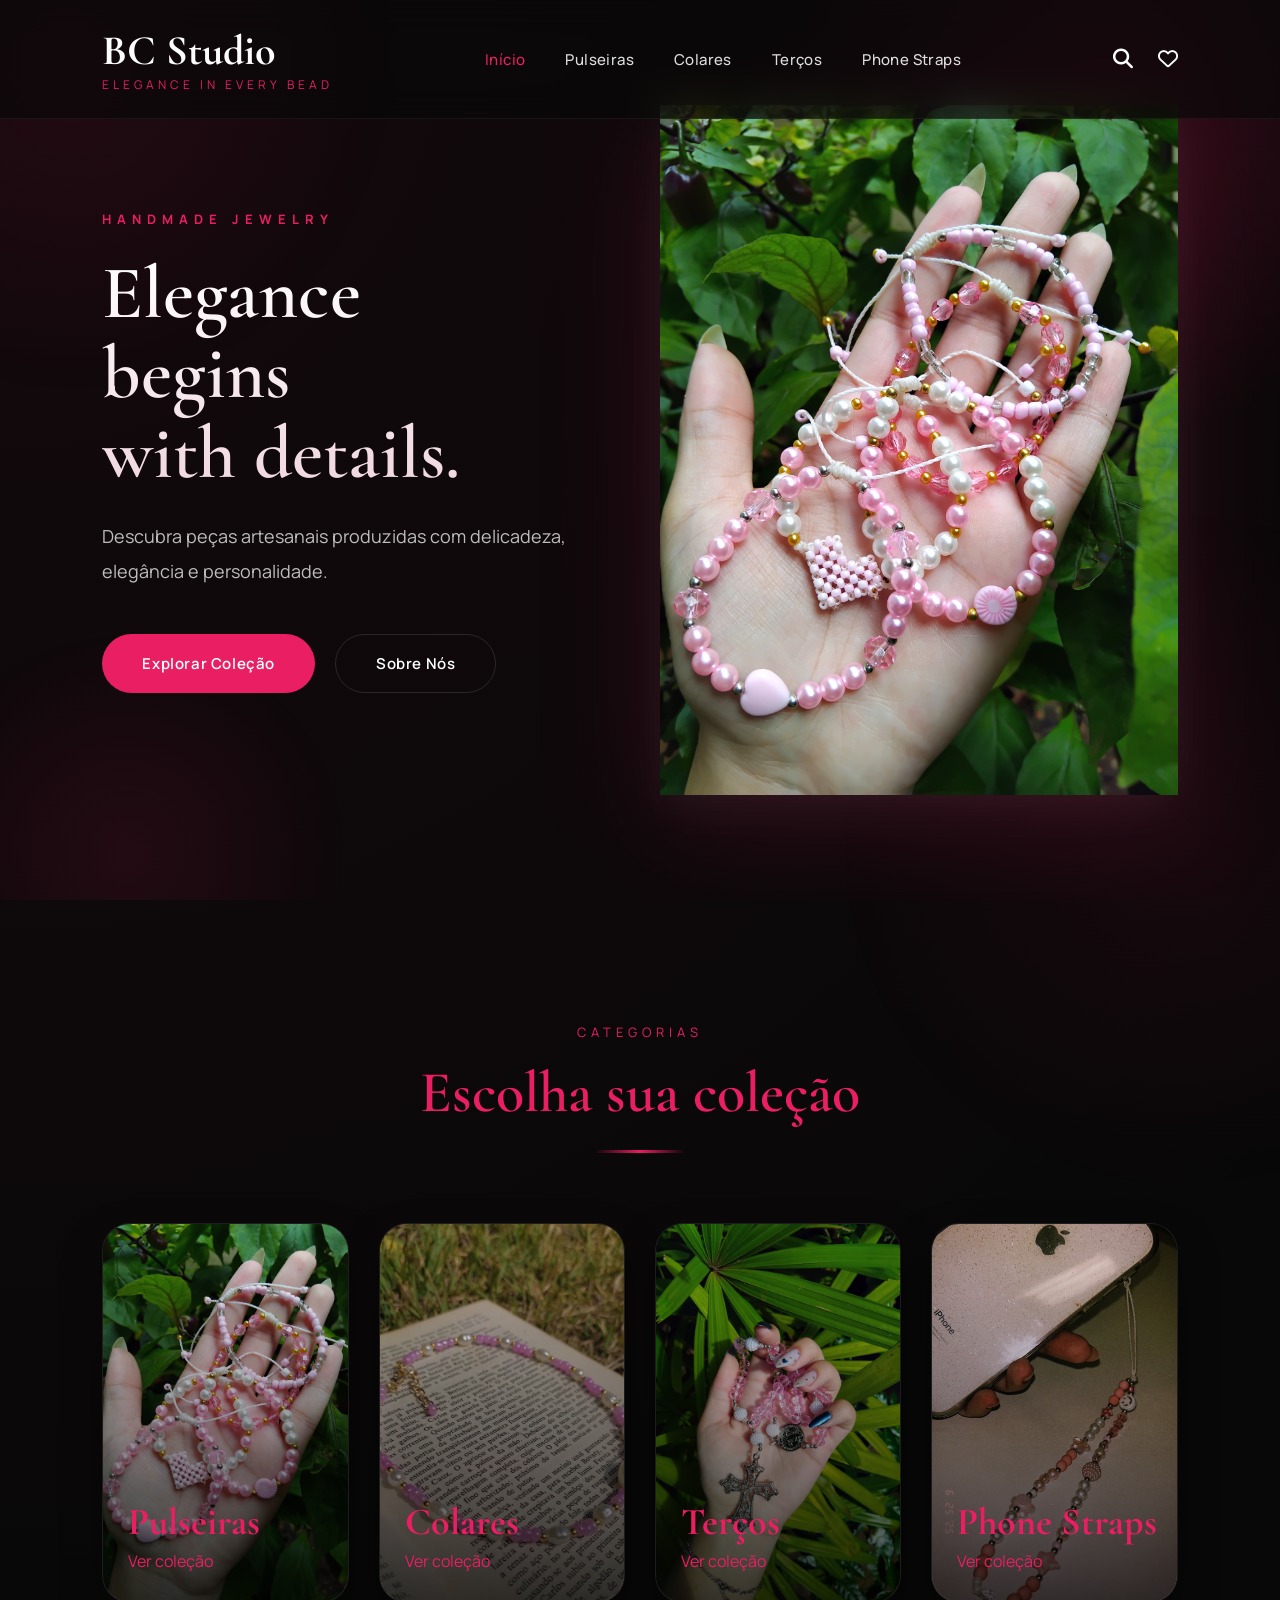
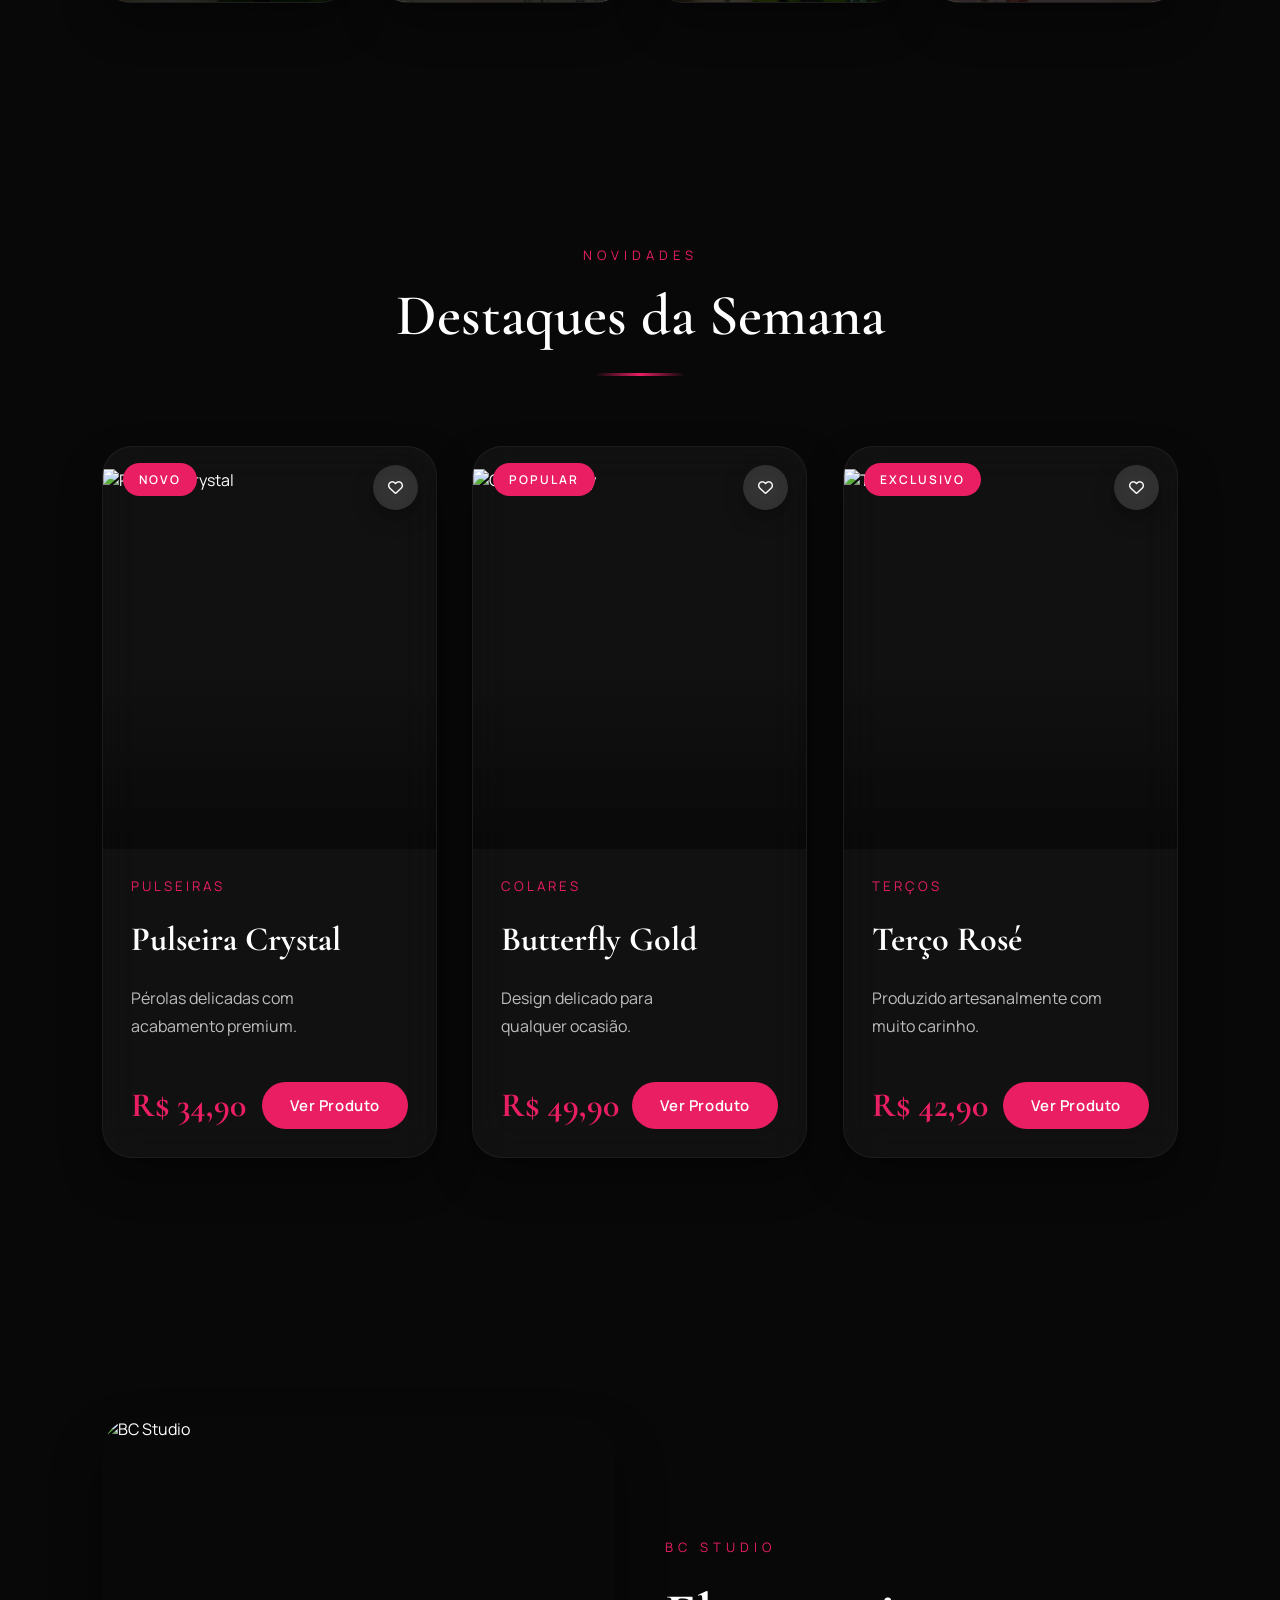
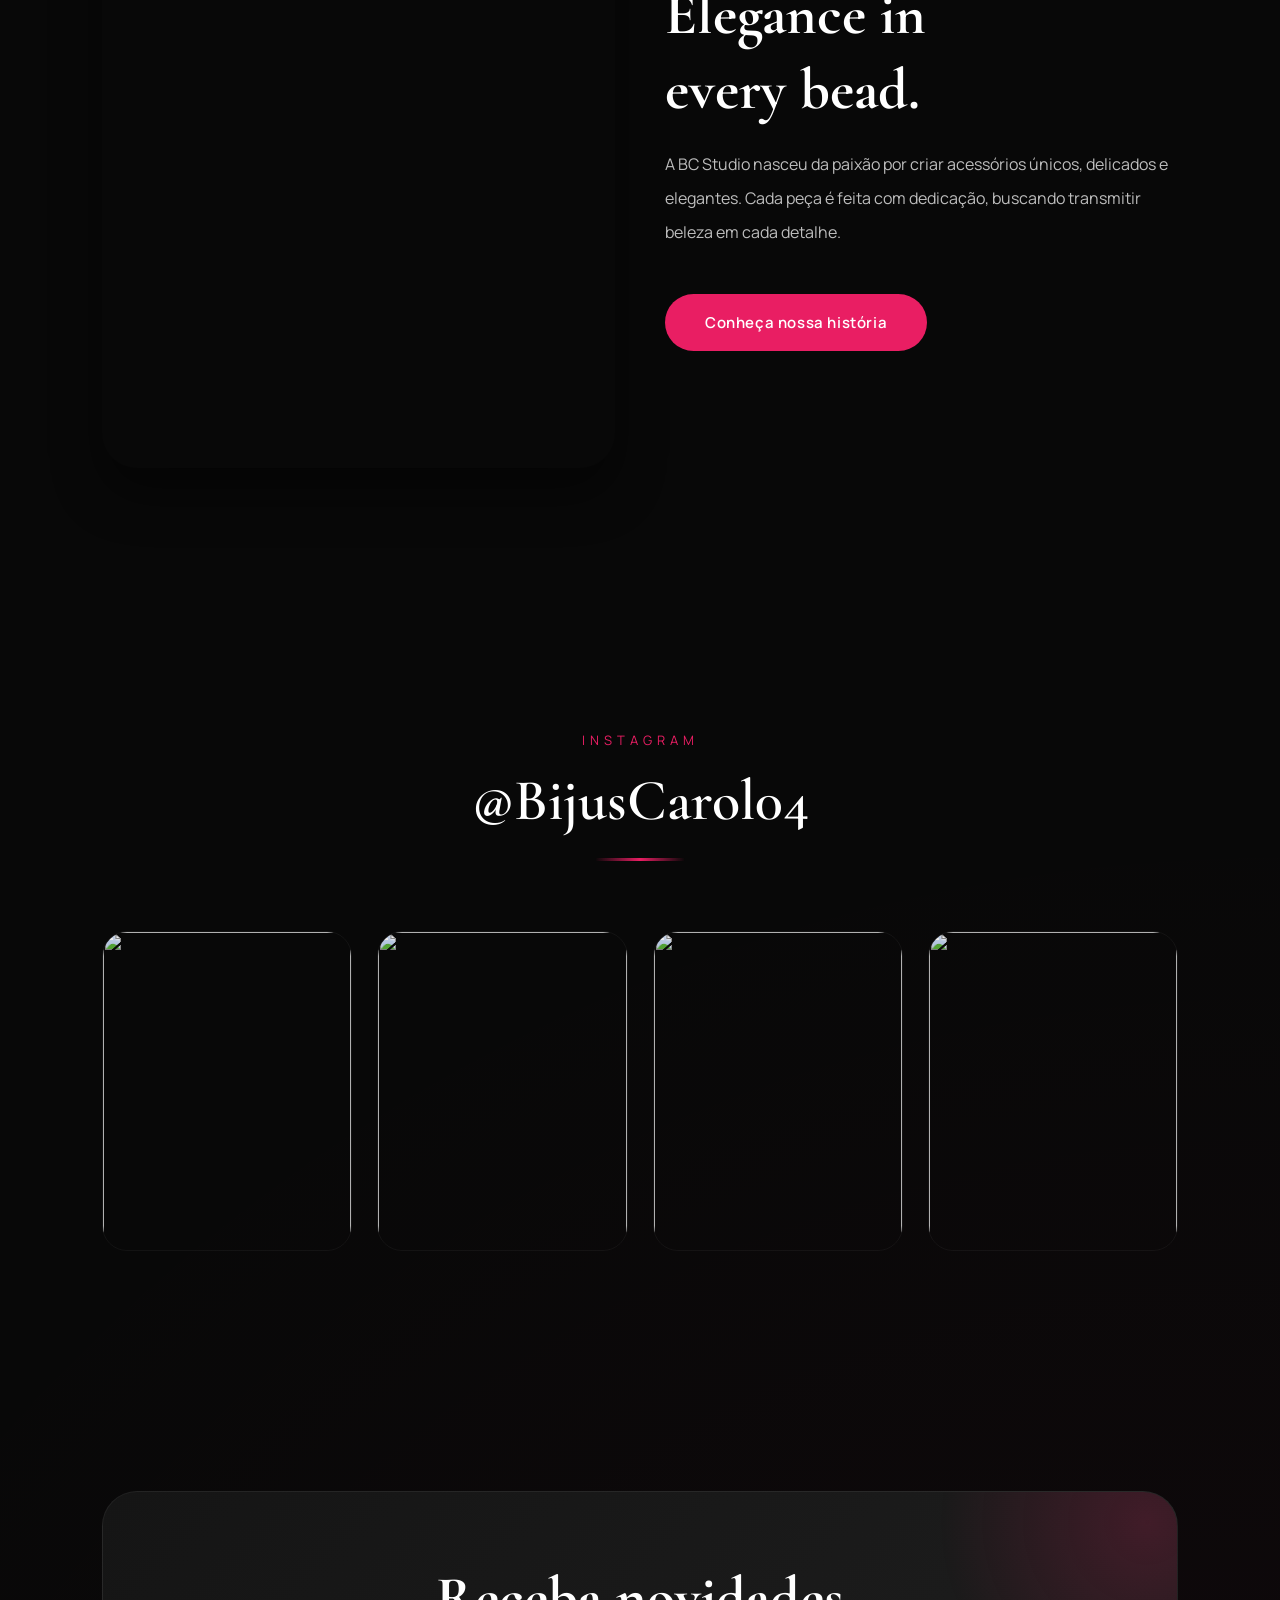
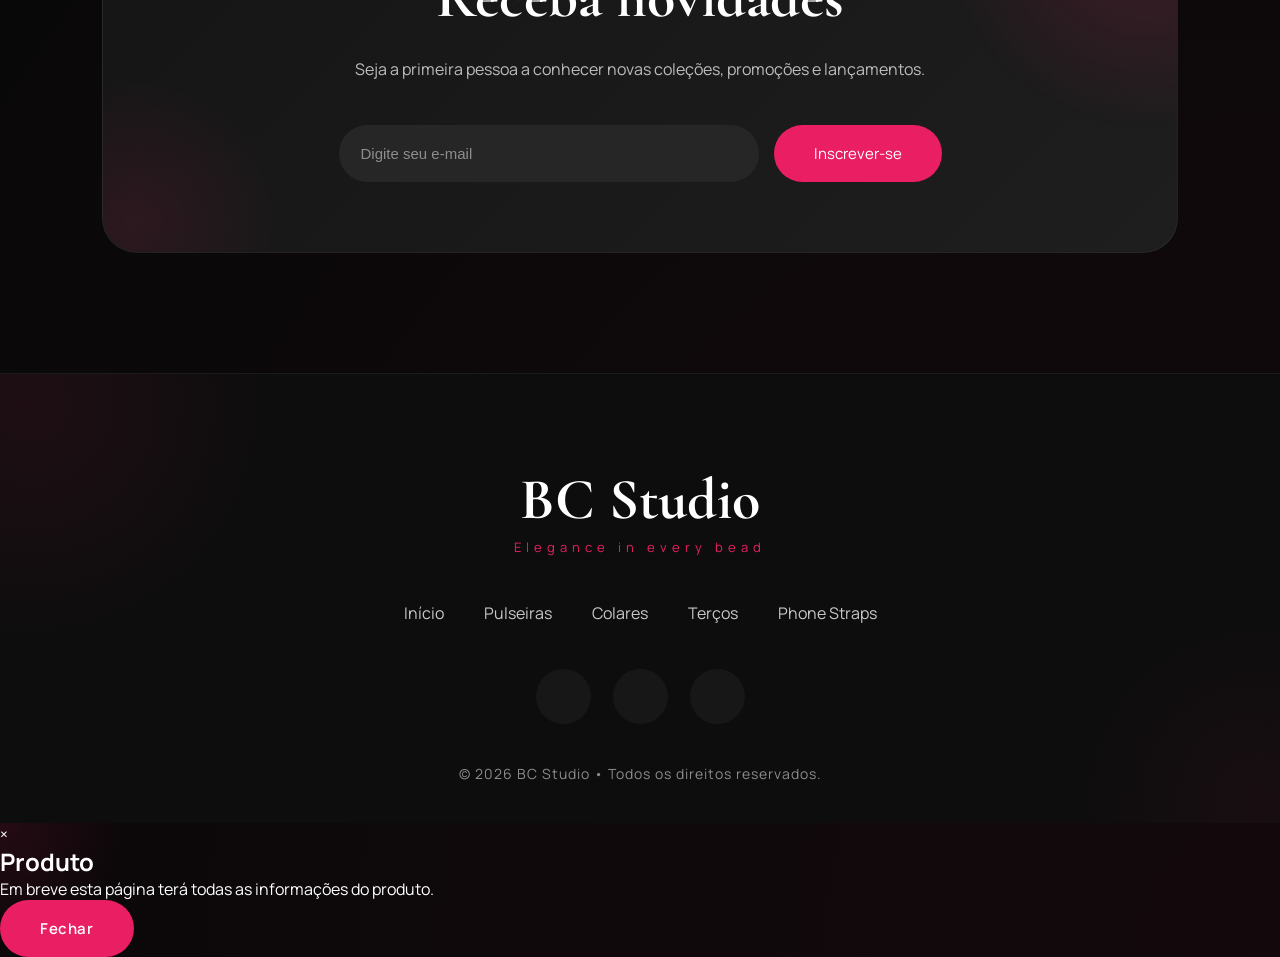
==== commit 53bc4c25: "Acrescentações adicionei 4 imagens só. tem que ver oq é esse hero." ====
--- a/index.html
+++ b/index.html
@@ -134,7 +134,7 @@
 
         <div class="hero-image">
 
-            <img src="imagens/banner/hero.png" alt="Hero">
+            <img src="imagens/banner/hero.jpg" alt="Hero">
 
         </div>
 
@@ -158,7 +158,7 @@
 
             <a href="pages/pulseiras.html" class="categoria">
 
-                <img src="imagens/pulseiras/categoria.jpg">
+                <img src="imagens/pulseiras/rosas.jpg">
 
                 <div>
 
@@ -172,7 +172,7 @@
 
             <a href="pages/colares.html" class="categoria">
 
-                <img src="imagens/colares/categoria.jpg">
+                <img src="imagens/colares/insp.jpg">
 
                 <div>
 
@@ -186,7 +186,7 @@
 
             <a href="pages/tercos.html" class="categoria">
 
-                <img src="imagens/tercos/categoria.jpg">
+                <img src="imagens/tercos/rosa.jpg">
 
                 <div>
 
@@ -200,7 +200,7 @@
 
             <a href="pages/phone-straps.html" class="categoria">
 
-                <img src="imagens/phone-straps/categoria.jpg">
+                <img src="imagens/phone-straps/rosa.jpg">
 
                 <div>
 
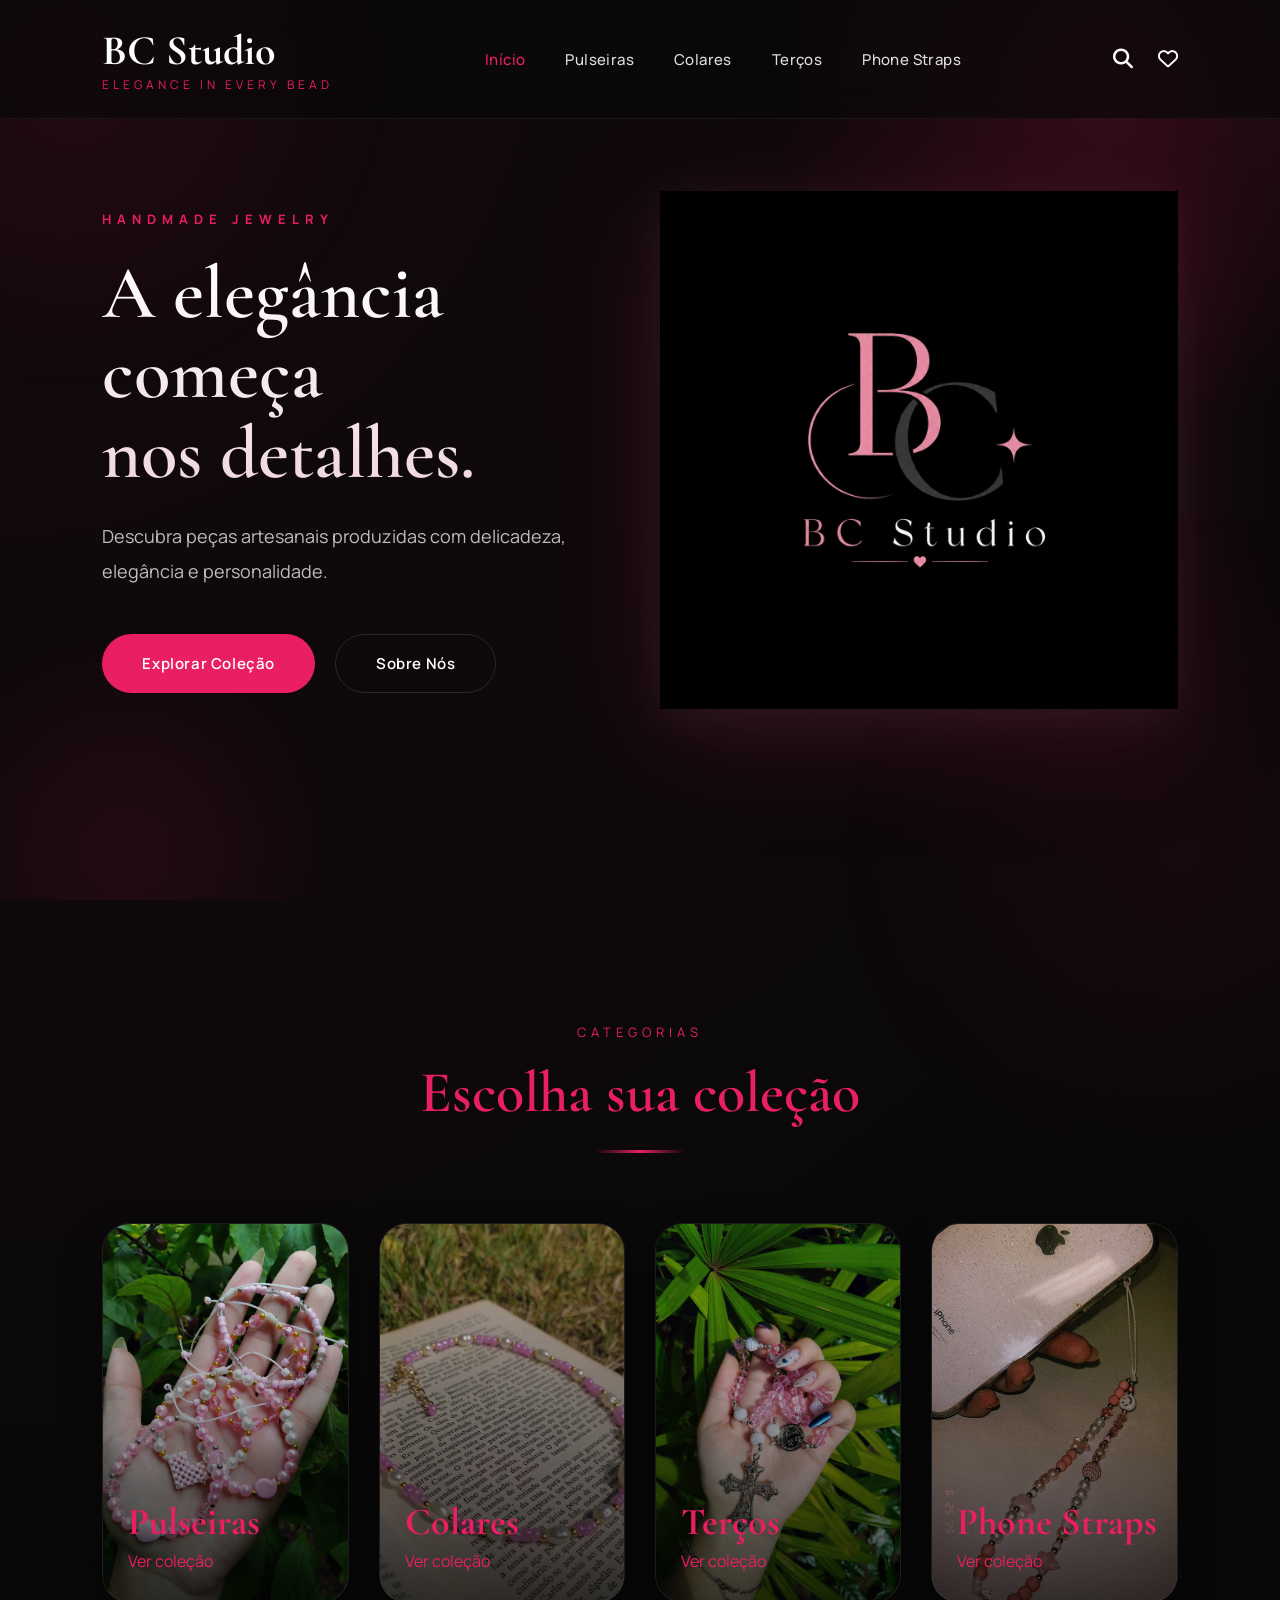
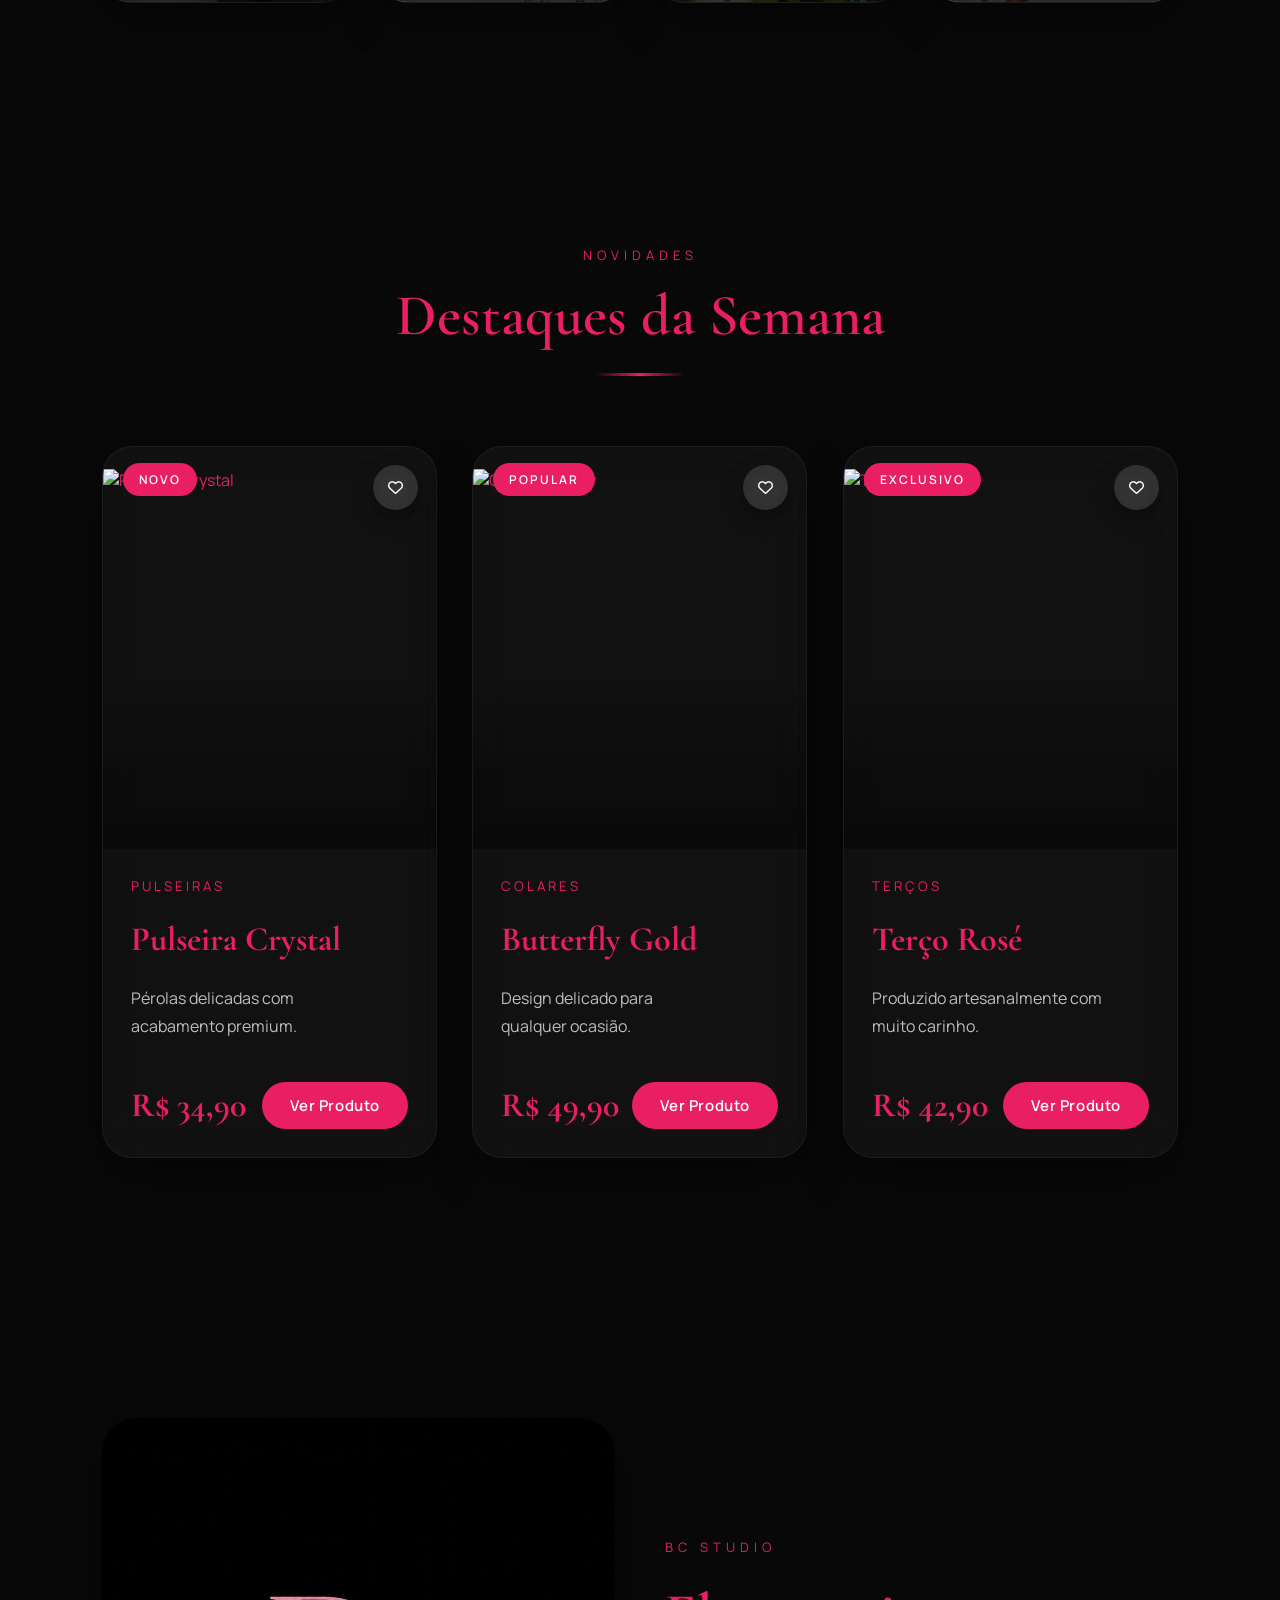
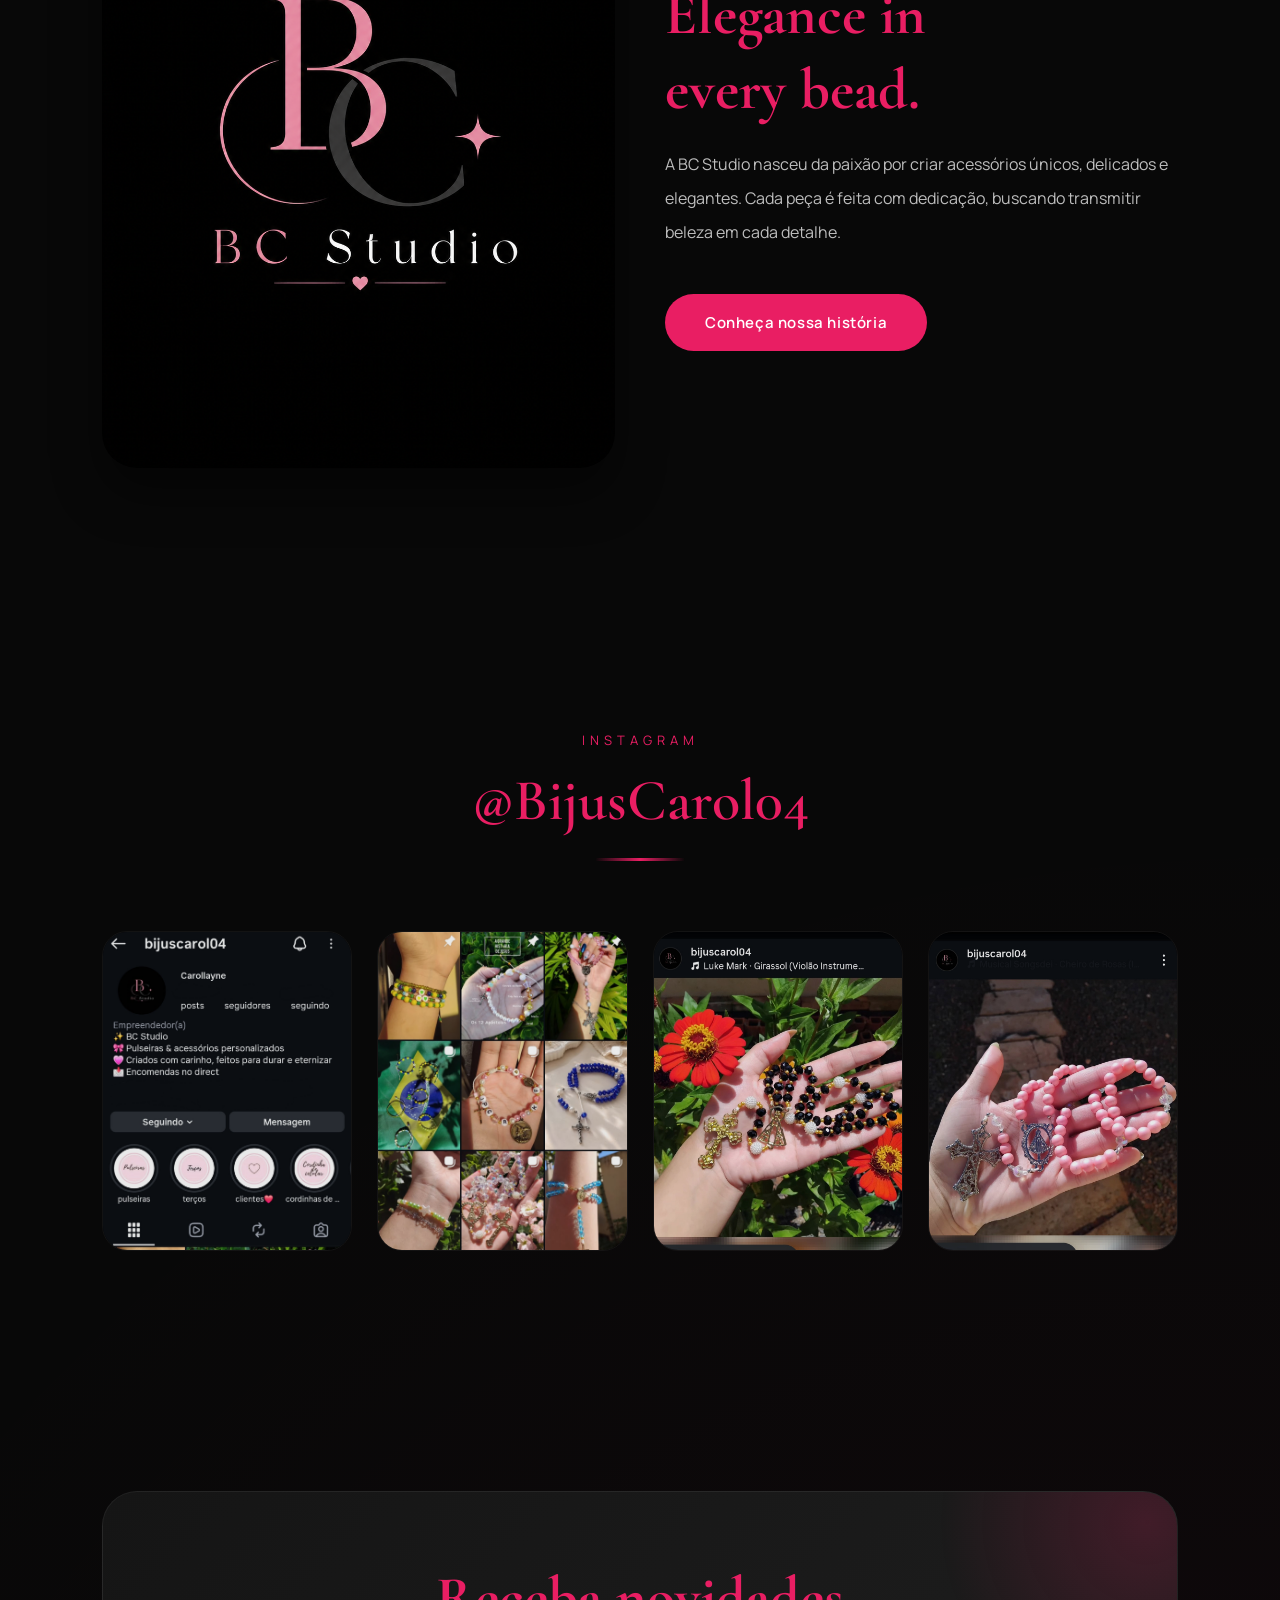
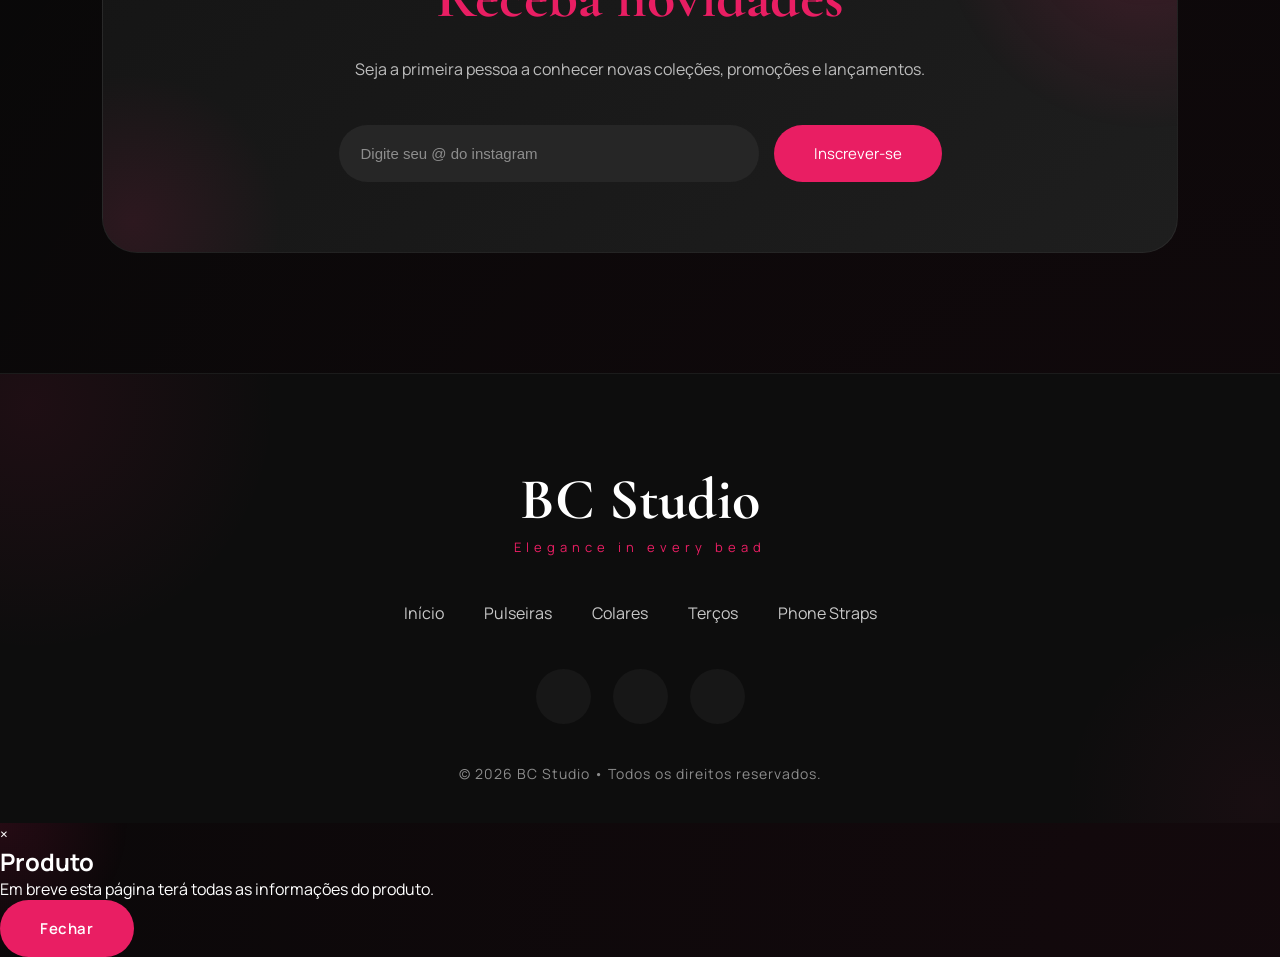
==== commit 59f8fd33: "06-07-26: novas atualizaçoes vulgo categorias" ====
--- a/index.html
+++ b/index.html
@@ -99,11 +99,11 @@
 
             <h2>
 
-                Elegance<br>
-
-                begins<br>
-
-                with details.
+                A elegância<br>
+
+                começa<br>
+
+                nos detalhes.
 
             </h2>
 
@@ -134,7 +134,7 @@
 
         <div class="hero-image">
 
-            <img src="imagens/banner/hero.jpg" alt="Hero">
+            <img src="imagens/logo/logo.png" alt="Hero">
 
         </div>
 
@@ -352,7 +352,7 @@
 
         <div class="about-image">
 
-            <img src="imagens/banner/sobre.jpg" alt="BC Studio">
+            <img src="imagens/logo/logo.png" alt="BC Studio">
 
         </div>
 
@@ -422,7 +422,7 @@
 
         <form>
 
-            <input type="email" placeholder="Digite seu e-mail">
+            <input type="email" placeholder="Digite seu @ do instagram">
 
             <button>
 
